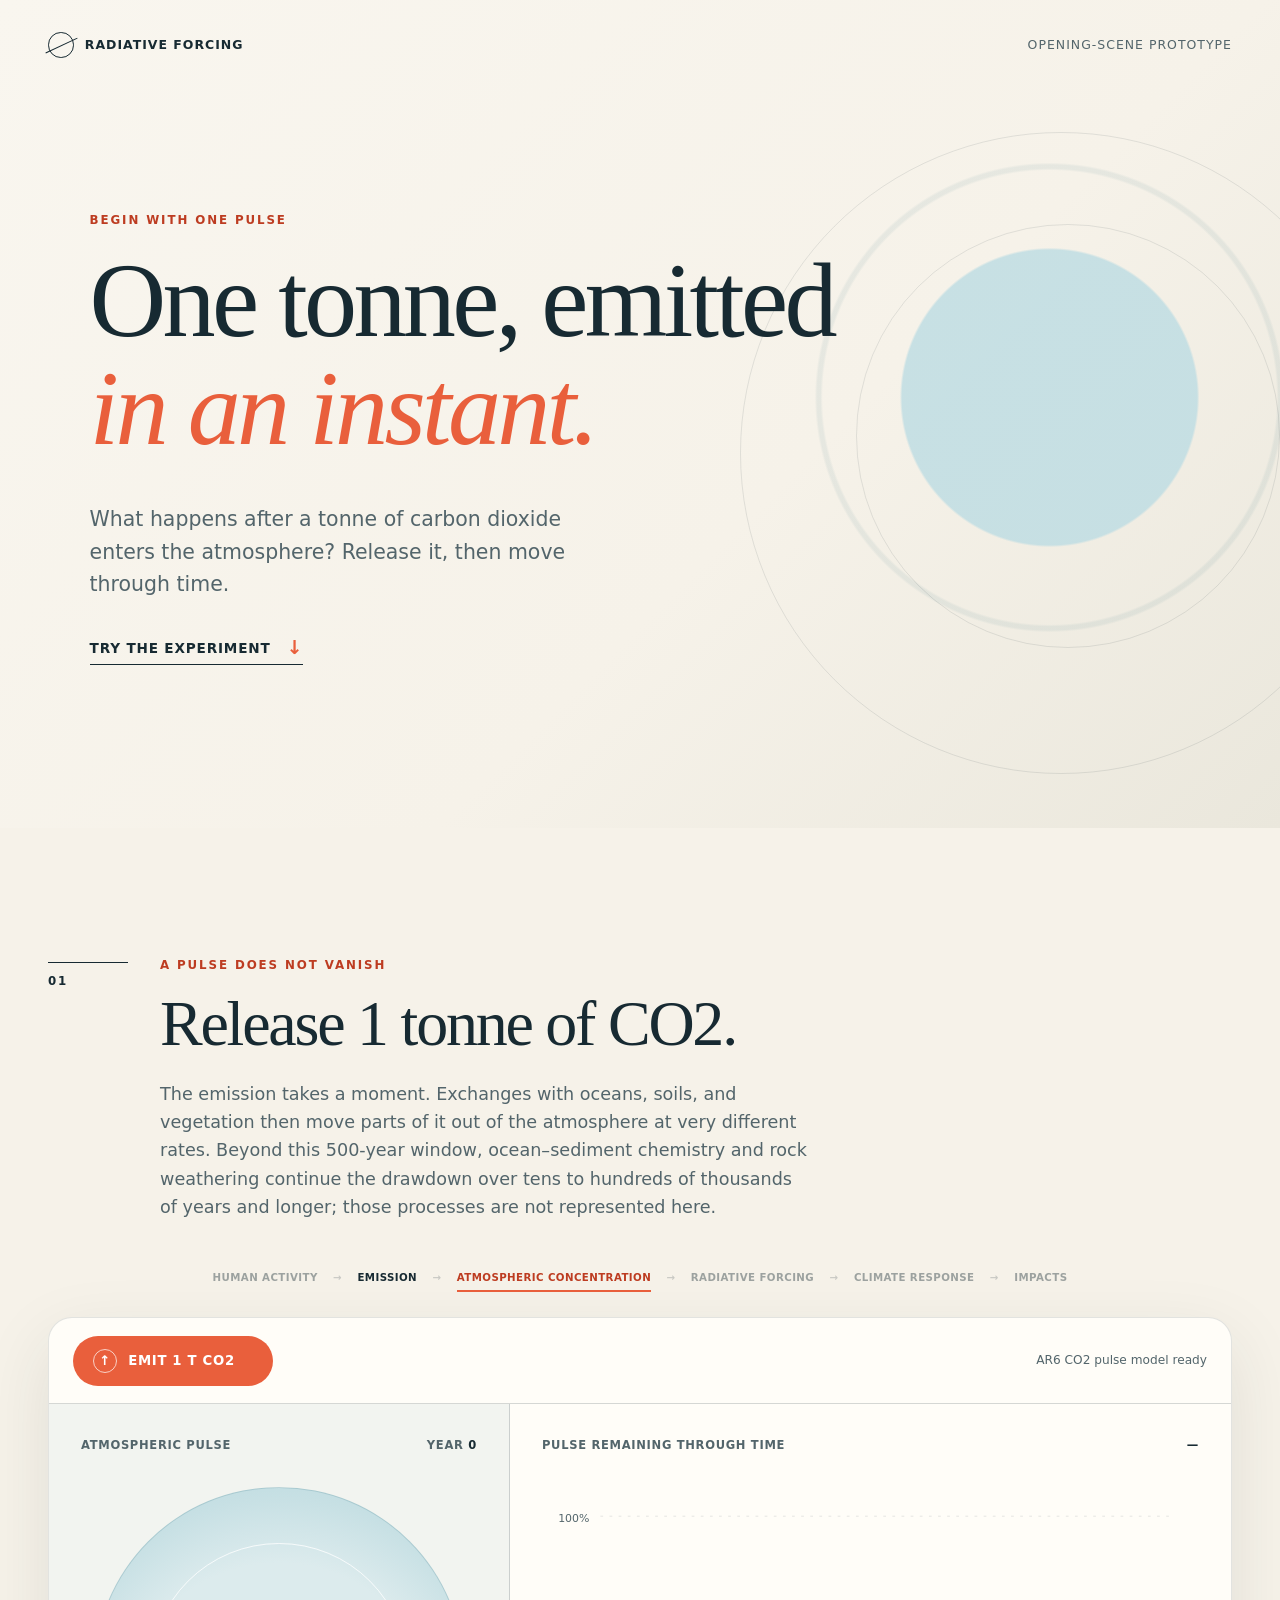
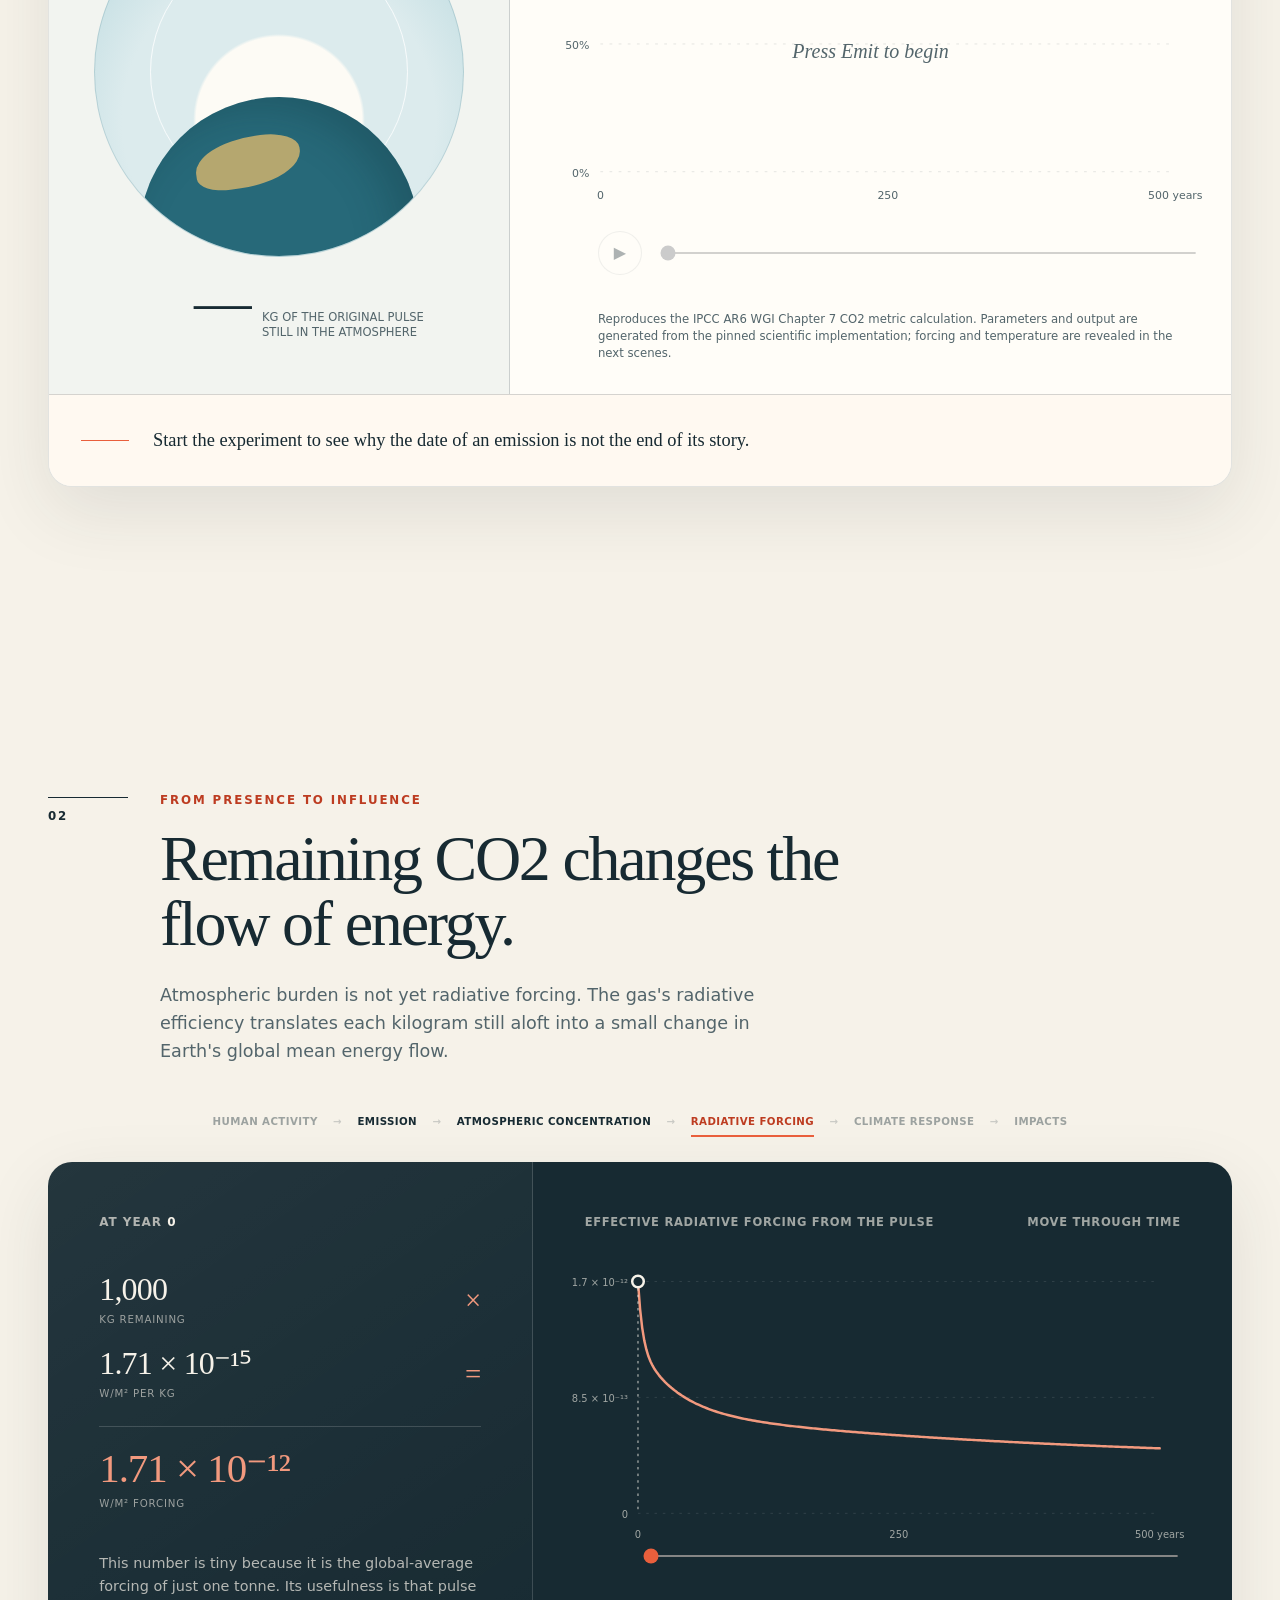
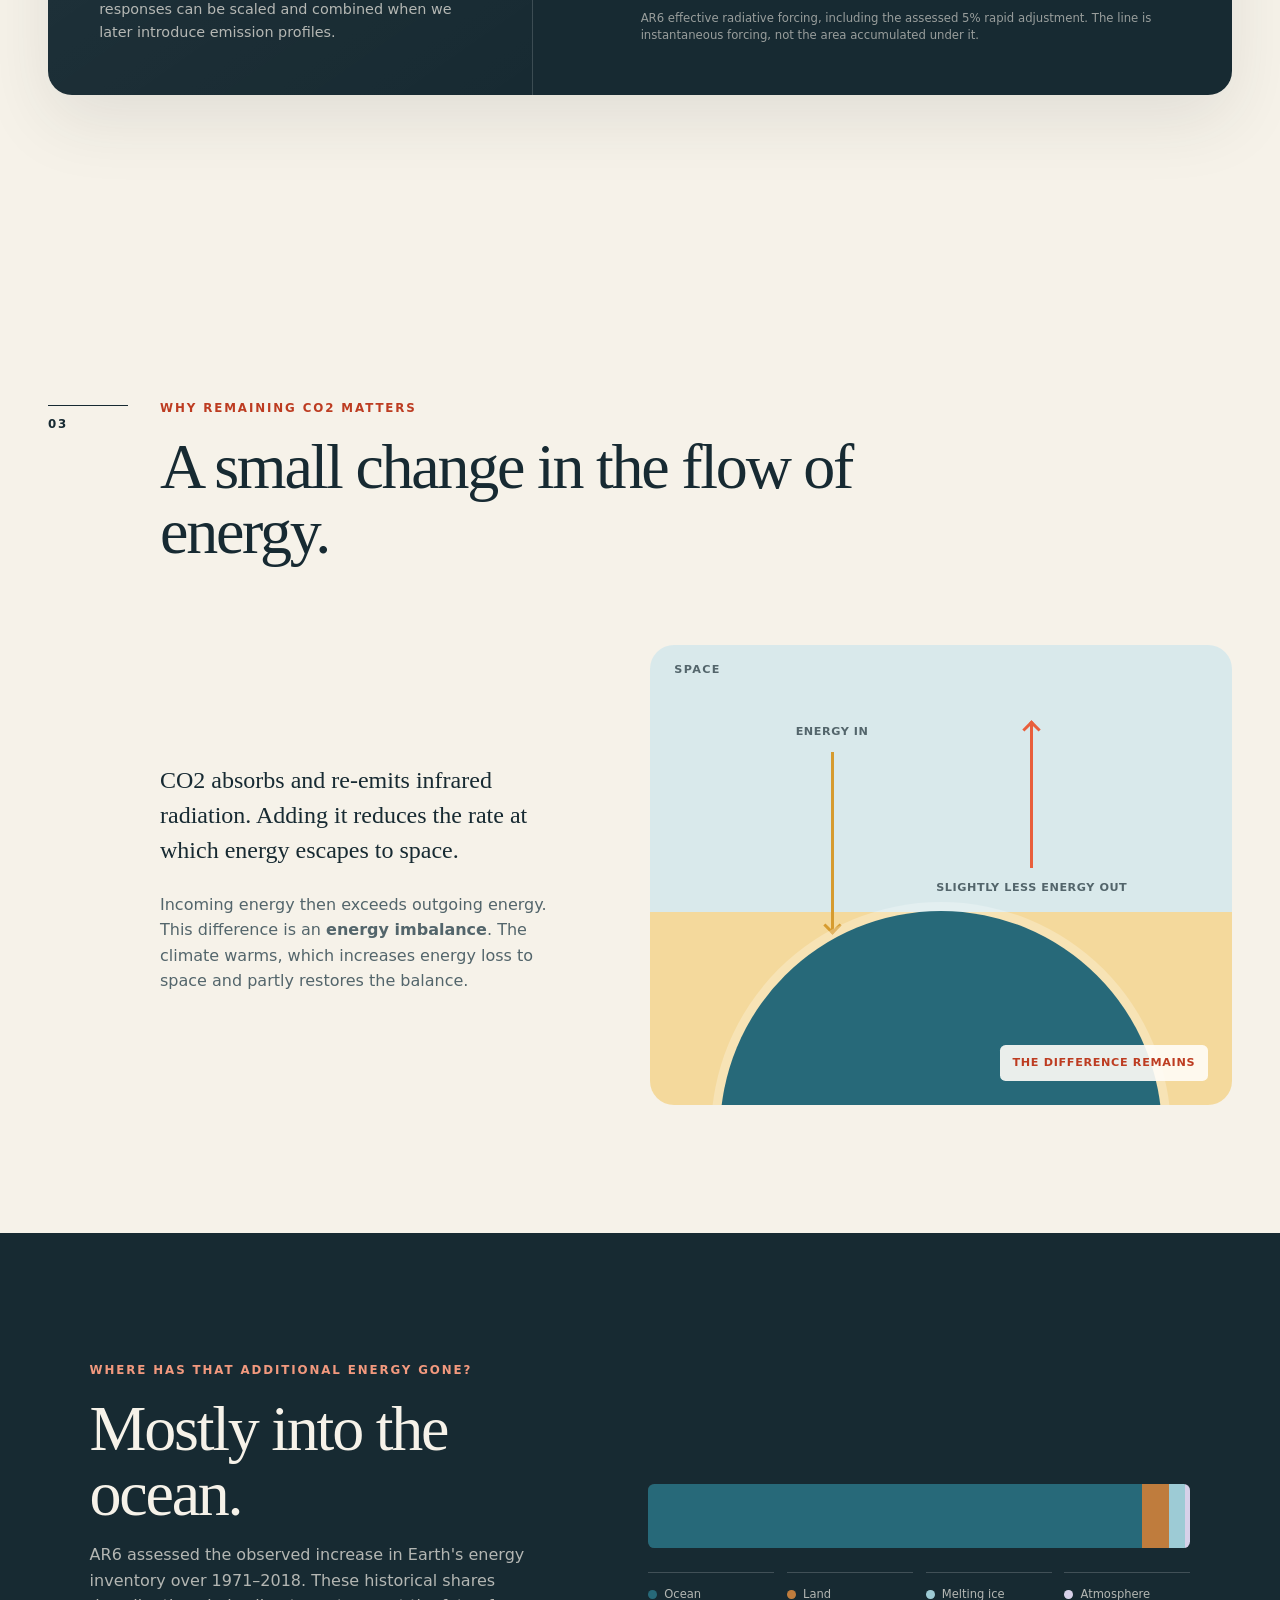
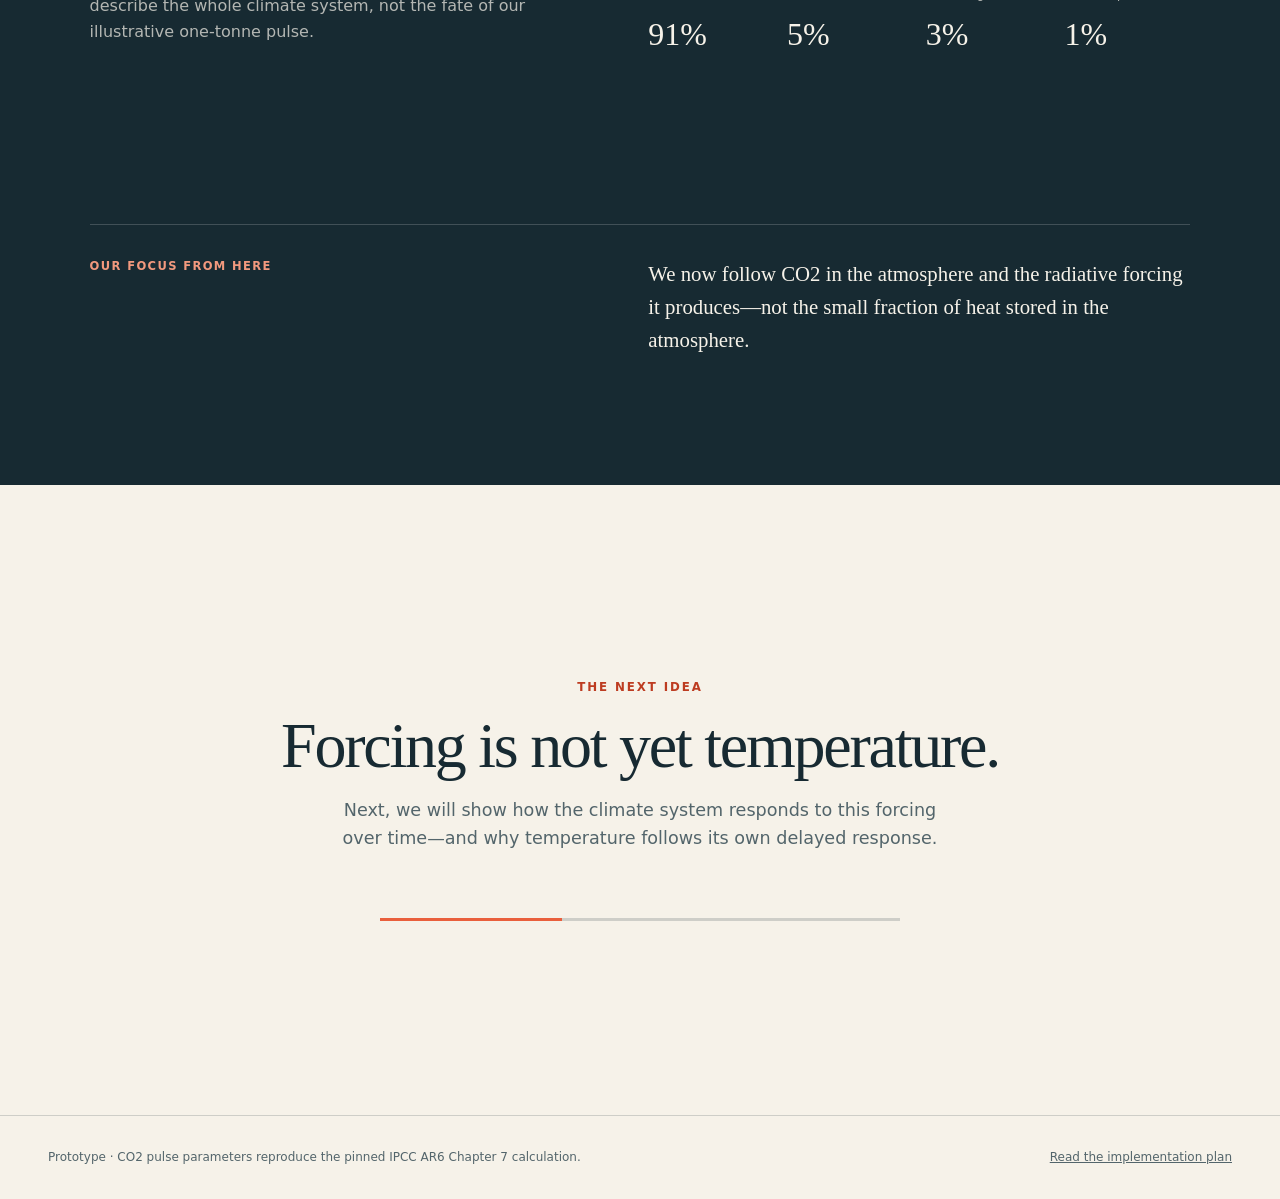
==== app/index.html @ 2d2a8d6b "phase 2 implemented: instant radiative forcing, using AR6 values and model" ====
<!doctype html>
<html lang="en">
  <head>
    <meta charset="utf-8" />
    <meta name="viewport" content="width=device-width, initial-scale=1" />
    <meta
      name="description"
      content="An interactive introduction to carbon dioxide persistence and radiative forcing."
    />
    <title>One tonne of CO2 | Radiative forcing</title>
    <link rel="icon" href="./favicon.svg" type="image/svg+xml" />
    <link rel="stylesheet" href="./styles.css" />
    <script type="module" src="./app.js"></script>
  </head>
  <body>
    <a class="skip-link" href="#experiment">Skip to the experiment</a>

    <header class="site-header">
      <a class="wordmark" href="#top" aria-label="Radiative forcing, back to top">
        <span class="wordmark-mark" aria-hidden="true"></span>
        Radiative forcing
      </a>
      <span class="prototype-label">Opening-scene prototype</span>
    </header>

    <main id="top">
      <section class="hero" aria-labelledby="page-title">
        <p class="eyebrow">Begin with one pulse</p>
        <h1 id="page-title">
          One tonne, emitted<br />
          <em>in an instant.</em>
        </h1>
        <p class="hero-copy">
          What happens after a tonne of carbon dioxide enters the atmosphere?
          Release it, then move through time.
        </p>
        <a class="down-cue" href="#experiment">
          Try the experiment
          <span aria-hidden="true">↓</span>
        </a>
      </section>

      <section class="experiment-section" id="experiment" aria-labelledby="experiment-title">
        <div class="section-intro">
          <p class="chapter-number">01</p>
          <div>
            <p class="eyebrow">A pulse does not vanish</p>
            <h2 id="experiment-title">Release 1 tonne of CO2.</h2>
            <p>
              The emission takes a moment. Exchanges with oceans, soils, and
              vegetation then move parts of it out of the atmosphere at very
              different rates. Beyond this 500-year window, ocean–sediment
              chemistry and rock weathering continue the drawdown over tens to
              hundreds of thousands of years and longer; those processes are
              not represented here.
            </p>
          </div>
        </div>

        <nav class="causal-chain" aria-label="Climate cause-and-effect chain">
          <span>Human activity</span>
          <i aria-hidden="true">→</i>
          <span class="understood">Emission</span>
          <i aria-hidden="true">→</i>
          <span class="current" aria-current="step">Atmospheric concentration</span>
          <i aria-hidden="true">→</i>
          <span>Radiative forcing</span>
          <i aria-hidden="true">→</i>
          <span>Climate response</span>
          <i aria-hidden="true">→</i>
          <span>Impacts</span>
        </nav>

        <div class="experiment-card" data-state="idle">
          <div class="experiment-toolbar">
            <button class="emit-button" id="emit-button" type="button" disabled>
              <span class="emit-icon" aria-hidden="true">↑</span>
              <span id="emit-label">Loading model…</span>
            </button>
            <button class="text-button" id="reset-button" type="button" hidden>
              Reset
            </button>
            <p class="model-status" id="model-status" role="status">Preparing the pulse response</p>
          </div>

          <div class="experiment-body">
            <div class="atmosphere-panel">
              <div class="panel-heading">
                <span>Atmospheric pulse</span>
                <span class="year-readout">Year <strong id="year-value">0</strong></span>
              </div>

              <div class="atmosphere" aria-hidden="true">
                <div class="atmosphere-glow"></div>
                <div class="earth-disc"></div>
                <div class="particle-field" id="particle-field"></div>
                <div class="pulse-arrow" id="pulse-arrow">
                  <span>1 t CO2</span>
                  <i></i>
                </div>
              </div>

              <div class="mass-readout" aria-live="polite">
                <strong id="mass-value">—</strong>
                <span>kg of the original pulse<br />still in the atmosphere</span>
              </div>
            </div>

            <div class="response-panel">
              <div class="panel-heading">
                <span>Pulse remaining through time</span>
                <span class="percent-readout" id="percent-value">—</span>
              </div>

              <div class="chart-wrap">
                <svg
                  id="response-chart"
                  class="response-chart"
                  viewBox="0 0 720 360"
                  role="img"
                  aria-labelledby="chart-title chart-description"
                >
                  <title id="chart-title">Fraction of a carbon dioxide pulse remaining over time</title>
                  <desc id="chart-description">
                    Before emission, no pulse is shown. Release one tonne and move the time control
                    to inspect how much remains in the atmosphere.
                  </desc>
                  <g class="chart-grid" aria-hidden="true">
                    <line x1="64" x2="694" y1="32" y2="32"></line>
                    <line x1="64" x2="694" y1="172" y2="172"></line>
                    <line x1="64" x2="694" y1="312" y2="312"></line>
                  </g>
                  <g class="chart-axis" aria-hidden="true">
                    <text x="52" y="38" text-anchor="end">100%</text>
                    <text x="52" y="178" text-anchor="end">50%</text>
                    <text x="52" y="318" text-anchor="end">0%</text>
                    <text x="64" y="342" text-anchor="middle">0</text>
                    <text x="379" y="342" text-anchor="middle">250</text>
                    <text x="694" y="342" text-anchor="middle">500 years</text>
                  </g>
                  <path class="response-line" id="response-line" aria-hidden="true"></path>
                  <line class="time-line" id="time-line" x1="64" x2="64" y1="32" y2="312"></line>
                  <circle class="time-point" id="time-point" cx="64" cy="32" r="7"></circle>
                </svg>
                <div class="chart-idle" id="chart-idle">Press Emit to begin</div>
              </div>

              <div class="time-controls">
                <button
                  class="play-button"
                  id="play-button"
                  type="button"
                  aria-label="Play time"
                  disabled
                >
                  <span aria-hidden="true">▶</span>
                </button>
                <label class="time-slider-label" for="time-slider">
                  <span class="visually-hidden">Years since emission</span>
                  <input
                    id="time-slider"
                    type="range"
                    min="0"
                    max="500"
                    step="1"
                    value="0"
                    disabled
                  />
                </label>
              </div>

              <p class="chart-note" id="model-note">
                Loading scientific provenance…
              </p>
            </div>
          </div>

          <div class="experiment-insight" id="experiment-insight" aria-live="polite">
            <span class="insight-rule" aria-hidden="true"></span>
            <p id="insight-copy">
              Start the experiment to see why the date of an emission is not the end of its story.
            </p>
          </div>
        </div>
      </section>

      <section class="forcing-section" id="forcing" aria-labelledby="forcing-title">
        <div class="section-intro">
          <p class="chapter-number">02</p>
          <div>
            <p class="eyebrow">From presence to influence</p>
            <h2 id="forcing-title">Remaining CO2 changes the flow of energy.</h2>
            <p>
              Atmospheric burden is not yet radiative forcing. The gas's
              radiative efficiency translates each kilogram still aloft into
              a small change in Earth's global mean energy flow.
            </p>
          </div>
        </div>

        <nav class="causal-chain" aria-label="Climate cause-and-effect chain">
          <span>Human activity</span><i aria-hidden="true">→</i>
          <span class="understood">Emission</span><i aria-hidden="true">→</i>
          <span class="understood">Atmospheric concentration</span><i aria-hidden="true">→</i>
          <span class="current" aria-current="step">Radiative forcing</span><i aria-hidden="true">→</i>
          <span>Climate response</span><i aria-hidden="true">→</i><span>Impacts</span>
        </nav>

        <div class="forcing-card">
          <div class="forcing-copy">
            <p class="forcing-kicker">At year <strong id="forcing-year-value">0</strong></p>
            <div class="forcing-equation" aria-live="polite">
              <div><strong id="forcing-mass-value">1,000</strong><span>kg remaining</span></div>
              <b aria-hidden="true">×</b>
              <div><strong id="forcing-coefficient-value">—</strong><span>W/m² per kg</span></div>
              <b aria-hidden="true">=</b>
              <div class="forcing-result"><strong id="forcing-value">—</strong><span>W/m² forcing</span></div>
            </div>
            <p>
              This number is tiny because it is the global-average forcing of
              just one tonne. Its usefulness is that pulse responses can be
              scaled and combined when we later introduce emission profiles.
            </p>
          </div>

          <div class="forcing-chart-panel">
            <div class="panel-heading"><span>Effective radiative forcing from the pulse</span><span>Move through time</span></div>
            <svg id="forcing-chart" class="forcing-chart" viewBox="0 0 720 360" role="img" aria-labelledby="forcing-chart-title forcing-chart-description">
              <title id="forcing-chart-title">Radiative forcing from a one-tonne carbon dioxide pulse over time</title>
              <desc id="forcing-chart-description">The forcing declines as less of the original pulse remains in the atmosphere.</desc>
              <g class="chart-grid" aria-hidden="true">
                <line x1="64" x2="694" y1="32" y2="32"></line><line x1="64" x2="694" y1="172" y2="172"></line><line x1="64" x2="694" y1="312" y2="312"></line>
              </g>
              <g class="chart-axis" aria-hidden="true">
                <text id="forcing-axis-top" x="52" y="38" text-anchor="end">—</text><text id="forcing-axis-middle" x="52" y="178" text-anchor="end">—</text><text x="52" y="318" text-anchor="end">0</text>
                <text x="64" y="342" text-anchor="middle">0</text><text x="379" y="342" text-anchor="middle">250</text><text x="694" y="342" text-anchor="middle">500 years</text>
              </g>
              <path class="forcing-line" id="forcing-line" aria-hidden="true"></path>
              <line class="forcing-time-line" id="forcing-time-line" x1="64" x2="64" y1="32" y2="312"></line>
              <circle class="forcing-time-point" id="forcing-time-point" cx="64" cy="32" r="7"></circle>
            </svg>
            <label class="forcing-slider-label" for="forcing-time-slider">
              <span class="visually-hidden">Years since emission in the forcing view</span>
              <input id="forcing-time-slider" type="range" min="0" max="500" step="1" value="0" disabled />
            </label>
            <p class="chart-note forcing-note">
              AR6 effective radiative forcing, including the assessed 5% rapid adjustment.
              The line is instantaneous forcing, not the area accumulated under it.
            </p>
          </div>
        </div>
      </section>

      <section class="explanation-section" aria-labelledby="imbalance-title">
        <div class="section-intro compact">
          <p class="chapter-number">03</p>
          <div>
            <p class="eyebrow">Why remaining CO2 matters</p>
            <h2 id="imbalance-title">A small change in the flow of energy.</h2>
          </div>
        </div>

        <div class="energy-grid">
          <div class="energy-copy">
            <p class="lead">
              CO2 absorbs and re-emits infrared radiation. Adding it reduces the
              rate at which energy escapes to space.
            </p>
            <p>
              Incoming energy then exceeds outgoing energy. This difference is
              an <strong>energy imbalance</strong>. The climate warms, which
              increases energy loss to space and partly restores the balance.
            </p>
          </div>

          <div class="energy-diagram" aria-label="Conceptual diagram of Earth's energy imbalance">
            <div class="space-label">Space</div>
            <div class="flow incoming">
              <span>energy in</span>
              <i aria-hidden="true"></i>
            </div>
            <div class="flow outgoing">
              <i aria-hidden="true"></i>
              <span>slightly less energy out</span>
            </div>
            <div class="energy-earth" aria-hidden="true"></div>
            <div class="imbalance-label">the difference remains</div>
          </div>
        </div>
      </section>

      <section class="destinations-section" aria-labelledby="destinations-title">
        <div class="destinations-copy">
          <p class="eyebrow">Where has that additional energy gone?</p>
          <h2 id="destinations-title">Mostly into the ocean.</h2>
          <p>
            AR6 assessed the observed increase in Earth's energy inventory over
            1971–2018. These historical shares describe the whole climate system,
            not the fate of our illustrative one-tonne pulse.
          </p>
        </div>

        <div class="shares" role="img" aria-label="Ocean 91 percent, land 5 percent, melting ice 3 percent, atmosphere 1 percent">
          <div class="shares-bar" aria-hidden="true">
            <span class="share ocean" style="--share: 91"></span>
            <span class="share land" style="--share: 5"></span>
            <span class="share ice" style="--share: 3"></span>
            <span class="share air" style="--share: 1"></span>
          </div>
          <dl class="shares-legend">
            <div><dt><i class="ocean"></i>Ocean</dt><dd>91%</dd></div>
            <div><dt><i class="land"></i>Land</dt><dd>5%</dd></div>
            <div><dt><i class="ice"></i>Melting ice</dt><dd>3%</dd></div>
            <div><dt><i class="air"></i>Atmosphere</dt><dd>1%</dd></div>
          </dl>
        </div>

        <aside class="focus-note">
          <span>Our focus from here</span>
          <p>
            We now follow CO2 in the atmosphere and the radiative forcing it
            produces—not the small fraction of heat stored in the atmosphere.
          </p>
        </aside>
      </section>

      <section class="next-section" aria-labelledby="next-title">
        <p class="eyebrow">The next idea</p>
        <h2 id="next-title">Forcing is not yet temperature.</h2>
        <p>
          Next, we will show how the climate system responds to this forcing
          over time—and why temperature follows its own delayed response.
        </p>
        <div class="next-line" aria-hidden="true"><span></span></div>
      </section>
    </main>

    <footer>
      <p>Prototype · CO2 pulse parameters reproduce the pinned IPCC AR6 Chapter 7 calculation.</p>
      <a href="../docs/implementation-plan.md">Read the implementation plan</a>
    </footer>
  </body>
</html>
---- app/styles.css ----
:root {
  color-scheme: light;
  --ink: #172a32;
  --ink-soft: #53656b;
  --paper: #f6f2e9;
  --paper-deep: #ece5d8;
  --white: #fffdf8;
  --accent: #e95f3c;
  --accent-dark: #bd3c21;
  --sky: #bfdde3;
  --ocean: #276979;
  --land: #bf7c3d;
  --ice: #9dcbd5;
  --air: #d7d1e9;
  --line: rgba(23, 42, 50, 0.18);
  --shadow: 0 24px 70px rgba(35, 45, 45, 0.1);
  font-family: Inter, ui-sans-serif, system-ui, -apple-system, BlinkMacSystemFont, "Segoe UI", sans-serif;
  font-synthesis: none;
}

* {
  box-sizing: border-box;
}

html {
  scroll-behavior: smooth;
}

html:has(:target) {
  scroll-behavior: auto;
}

:target {
  scroll-margin-top: 1.5rem;
}

body {
  margin: 0;
  overflow-x: hidden;
  color: var(--ink);
  background: var(--paper);
  line-height: 1.6;
}

button,
input {
  font: inherit;
}

button,
a {
  -webkit-tap-highlight-color: transparent;
}

a {
  color: inherit;
}

.skip-link {
  position: fixed;
  z-index: 100;
  top: 1rem;
  left: 1rem;
  padding: 0.65rem 1rem;
  background: var(--ink);
  color: white;
  transform: translateY(-180%);
}

.skip-link:focus {
  transform: translateY(0);
}

.site-header {
  position: absolute;
  z-index: 5;
  inset: 0 0 auto;
  display: flex;
  align-items: center;
  justify-content: space-between;
  max-width: 1280px;
  margin: auto;
  padding: 2rem 3rem;
  font-size: 0.78rem;
  letter-spacing: 0.08em;
  text-transform: uppercase;
}

.wordmark {
  display: inline-flex;
  gap: 0.7rem;
  align-items: center;
  font-weight: 750;
  text-decoration: none;
}

.wordmark-mark {
  width: 1.6rem;
  height: 1.6rem;
  border: 1.5px solid currentColor;
  border-radius: 50%;
  position: relative;
}

.wordmark-mark::after {
  content: "";
  position: absolute;
  top: 50%;
  left: -0.3rem;
  width: 2.2rem;
  height: 1px;
  background: currentColor;
  transform: rotate(-25deg);
}

.prototype-label {
  color: var(--ink-soft);
}

.hero {
  min-height: 92vh;
  display: grid;
  align-content: center;
  justify-items: start;
  position: relative;
  overflow: hidden;
  padding: 9rem max(7vw, calc((100vw - 1180px) / 2)) 6rem;
  background:
    radial-gradient(circle at 82% 48%, rgba(191, 221, 227, 0.85) 0 13%, transparent 13.2%),
    radial-gradient(circle at 82% 48%, transparent 0 20%, rgba(39, 105, 121, 0.08) 20.2% 20.5%, transparent 20.7%),
    linear-gradient(135deg, #f9f6ef 0%, var(--paper) 60%, #eae7dc 100%);
}

.hero::before,
.hero::after {
  content: "";
  position: absolute;
  border: 1px solid rgba(23, 42, 50, 0.1);
  border-radius: 50%;
  pointer-events: none;
}

.hero::before {
  width: min(50vw, 680px);
  height: min(50vw, 680px);
  right: -8vw;
  top: 16%;
}

.hero::after {
  width: min(33vw, 440px);
  height: min(33vw, 440px);
  right: 0;
  top: 27%;
}

.eyebrow {
  margin: 0 0 1rem;
  color: var(--accent-dark);
  font-size: 0.74rem;
  font-weight: 800;
  letter-spacing: 0.16em;
  text-transform: uppercase;
}

h1,
h2 {
  margin: 0;
  font-family: Georgia, "Times New Roman", serif;
  font-weight: 400;
  letter-spacing: -0.035em;
  line-height: 1.02;
}

h1 {
  width: min(900px, 100%);
  font-size: clamp(3.8rem, 8.3vw, 8.6rem);
}

h1 em {
  color: var(--accent);
  font-weight: 400;
}

h2 {
  max-width: 780px;
  font-size: clamp(2.35rem, 5vw, 4.9rem);
}

.hero-copy {
  width: min(540px, 100%);
  margin: 2.5rem 0 2rem;
  color: var(--ink-soft);
  font-size: clamp(1.05rem, 1.6vw, 1.3rem);
}

.down-cue {
  display: inline-flex;
  align-items: center;
  gap: 1rem;
  border-bottom: 1px solid currentColor;
  font-size: 0.85rem;
  font-weight: 750;
  letter-spacing: 0.06em;
  text-decoration: none;
  text-transform: uppercase;
}

.down-cue span {
  color: var(--accent);
  font-size: 1.2rem;
}

.experiment-section,
.forcing-section,
.explanation-section,
.destinations-section,
.next-section {
  max-width: 1280px;
  margin: 0 auto;
  padding: 8rem 3rem;
}

.section-intro {
  display: grid;
  grid-template-columns: 5rem minmax(0, 1fr);
  gap: 2rem;
  margin-bottom: 4rem;
}

.section-intro > div > p:last-child {
  max-width: 650px;
  margin: 1.5rem 0 0;
  color: var(--ink-soft);
  font-size: 1.1rem;
}

.chapter-number {
  margin: 0.35rem 0 0;
  padding-top: 0.6rem;
  border-top: 1px solid var(--ink);
  font-size: 0.74rem;
  font-weight: 800;
  letter-spacing: 0.15em;
}

.causal-chain {
  display: flex;
  align-items: center;
  justify-content: center;
  gap: clamp(0.45rem, 1.2vw, 1rem);
  margin: -1rem 0 2rem;
  color: rgba(23, 42, 50, 0.4);
  font-size: clamp(0.59rem, 0.8vw, 0.7rem);
  font-weight: 750;
  letter-spacing: 0.04em;
  text-align: center;
  text-transform: uppercase;
}

.causal-chain i {
  color: rgba(23, 42, 50, 0.2);
  font-style: normal;
}

.causal-chain .understood {
  color: var(--ink);
}

.causal-chain .current {
  position: relative;
  color: var(--accent-dark);
}

.causal-chain .current::after {
  content: "";
  position: absolute;
  right: 0;
  bottom: -0.45rem;
  left: 0;
  height: 2px;
  background: var(--accent);
}

.experiment-card {
  overflow: hidden;
  border: 1px solid rgba(23, 42, 50, 0.12);
  border-radius: 1.5rem;
  background: var(--white);
  box-shadow: var(--shadow);
}

.experiment-toolbar {
  min-height: 86px;
  display: flex;
  align-items: center;
  gap: 1.2rem;
  padding: 1rem 1.5rem;
  border-bottom: 1px solid var(--line);
}

.emit-button {
  display: inline-flex;
  align-items: center;
  gap: 0.7rem;
  min-width: 12.5rem;
  border: 0;
  border-radius: 999px;
  padding: 0.8rem 1.25rem;
  background: var(--accent);
  color: white;
  cursor: pointer;
  font-size: 0.83rem;
  font-weight: 800;
  letter-spacing: 0.05em;
  text-transform: uppercase;
  transition: background 160ms ease, transform 160ms ease;
}

.emit-button:hover:not(:disabled) {
  background: var(--accent-dark);
  transform: translateY(-1px);
}

.emit-button:disabled {
  cursor: wait;
  opacity: 0.55;
}

.emit-button:focus-visible,
.text-button:focus-visible,
.play-button:focus-visible,
input:focus-visible,
a:focus-visible {
  outline: 3px solid rgba(233, 95, 60, 0.38);
  outline-offset: 4px;
}

.emit-icon {
  display: grid;
  place-items: center;
  width: 1.5rem;
  height: 1.5rem;
  border: 1px solid rgba(255, 255, 255, 0.7);
  border-radius: 50%;
}

.text-button {
  border: 0;
  border-bottom: 1px solid currentColor;
  padding: 0.2rem 0;
  background: none;
  color: var(--ink-soft);
  cursor: pointer;
  font-size: 0.78rem;
  font-weight: 700;
  text-transform: uppercase;
}

.model-status {
  margin: 0 0 0 auto;
  color: var(--ink-soft);
  font-size: 0.76rem;
}

.experiment-body {
  display: grid;
  grid-template-columns: minmax(280px, 0.78fr) minmax(480px, 1.22fr);
  min-height: 590px;
}

.atmosphere-panel,
.response-panel {
  padding: 2rem;
}

.atmosphere-panel {
  border-right: 1px solid var(--line);
  background: #f2f4f0;
}

.panel-heading {
  display: flex;
  justify-content: space-between;
  gap: 1rem;
  color: var(--ink-soft);
  font-size: 0.72rem;
  font-weight: 750;
  letter-spacing: 0.06em;
  text-transform: uppercase;
}

.year-readout strong,
.percent-readout {
  color: var(--ink);
}

.atmosphere {
  position: relative;
  width: min(100%, 370px);
  aspect-ratio: 1;
  margin: 2rem auto 1rem;
  overflow: hidden;
  border: 1px solid rgba(39, 105, 121, 0.18);
  border-radius: 50%;
  background: radial-gradient(circle at 50% 63%, #fdfbf5 0 28%, #dcebed 29% 53%, #c7e0e4 75%, #b4d6dd 100%);
}

.atmosphere-glow {
  position: absolute;
  inset: 15%;
  border: 1px solid rgba(255, 255, 255, 0.8);
  border-radius: 50%;
}

.earth-disc {
  position: absolute;
  bottom: -33%;
  left: 12%;
  width: 76%;
  height: 76%;
  border-radius: 50%;
  background: var(--ocean);
  box-shadow: inset -20px 8px 40px rgba(14, 45, 54, 0.28);
}

.earth-disc::after {
  content: "";
  position: absolute;
  top: 14%;
  left: 20%;
  width: 38%;
  height: 18%;
  border-radius: 60% 35% 60% 30%;
  background: #b5a76f;
  transform: rotate(-8deg);
}

.particle-field {
  position: absolute;
  inset: 0;
}

.particle {
  position: absolute;
  width: 5px;
  height: 5px;
  border-radius: 50%;
  background: var(--accent);
  box-shadow: 0 0 0 2px rgba(233, 95, 60, 0.08);
  opacity: 0;
  transform: scale(0.2);
  transition: opacity 400ms ease, transform 400ms ease;
}

.particle.visible {
  opacity: 0.82;
  transform: scale(1);
}

.pulse-arrow {
  position: absolute;
  z-index: 4;
  top: 5%;
  left: 50%;
  display: grid;
  justify-items: center;
  color: var(--accent-dark);
  font-size: 0.72rem;
  font-weight: 800;
  letter-spacing: 0.05em;
  opacity: 0;
  transform: translate(-50%, -45px);
}

.pulse-arrow i {
  width: 1px;
  height: 60px;
  margin-top: 0.5rem;
  background: var(--accent);
  position: relative;
}

.pulse-arrow i::after {
  content: "";
  position: absolute;
  bottom: 0;
  left: -4px;
  width: 7px;
  height: 7px;
  border-right: 1px solid var(--accent);
  border-bottom: 1px solid var(--accent);
  transform: rotate(45deg);
}

.experiment-card.just-emitted .pulse-arrow {
  animation: emit-pulse 1.2s ease-out both;
}

@keyframes emit-pulse {
  0% { opacity: 0; transform: translate(-50%, -55px); }
  20% { opacity: 1; }
  75% { opacity: 1; transform: translate(-50%, 18px); }
  100% { opacity: 0; transform: translate(-50%, 30px); }
}

.mass-readout {
  display: flex;
  align-items: baseline;
  justify-content: center;
  gap: 0.8rem;
  text-align: left;
}

.mass-readout strong {
  min-width: 4ch;
  font-family: Georgia, "Times New Roman", serif;
  font-size: clamp(2.4rem, 4.5vw, 4rem);
  font-weight: 400;
  letter-spacing: -0.04em;
  line-height: 1;
  text-align: right;
}

.mass-readout span {
  color: var(--ink-soft);
  font-size: 0.72rem;
  line-height: 1.3;
  text-transform: uppercase;
}

.response-panel {
  display: flex;
  flex-direction: column;
}

.chart-wrap {
  position: relative;
  margin-top: 2rem;
}

.response-chart {
  display: block;
  width: 100%;
  height: auto;
  overflow: visible;
}

.chart-grid line {
  stroke: rgba(23, 42, 50, 0.12);
  stroke-dasharray: 3 7;
}

.chart-axis text {
  fill: var(--ink-soft);
  font-family: Inter, ui-sans-serif, system-ui, sans-serif;
  font-size: 12px;
}

.response-line {
  fill: none;
  stroke: var(--accent);
  stroke-linecap: round;
  stroke-linejoin: round;
  stroke-width: 3;
  opacity: 0;
  transition: opacity 300ms ease;
}

.time-line {
  stroke: var(--ink);
  stroke-dasharray: 3 5;
  opacity: 0;
}

.time-point {
  fill: var(--white);
  stroke: var(--ink);
  stroke-width: 3;
  opacity: 0;
}

.experiment-card[data-state="active"] .response-line,
.experiment-card[data-state="paused"] .response-line,
.experiment-card[data-state="active"] .time-line,
.experiment-card[data-state="paused"] .time-line,
.experiment-card[data-state="active"] .time-point,
.experiment-card[data-state="paused"] .time-point {
  opacity: 1;
}

.chart-idle {
  position: absolute;
  inset: 0;
  display: grid;
  place-items: center;
  color: var(--ink-soft);
  font-family: Georgia, "Times New Roman", serif;
  font-size: 1.25rem;
  font-style: italic;
  transition: opacity 200ms ease;
}

.experiment-card:not([data-state="idle"]) .chart-idle {
  opacity: 0;
  pointer-events: none;
}

.time-controls {
  display: grid;
  grid-template-columns: 2.75rem 1fr;
  align-items: center;
  gap: 1rem;
  margin: 1rem 0 0 3.5rem;
}

.play-button {
  width: 2.75rem;
  height: 2.75rem;
  border: 1px solid var(--line);
  border-radius: 50%;
  background: var(--white);
  color: var(--ink);
  cursor: pointer;
}

.play-button:disabled {
  cursor: default;
  opacity: 0.35;
}

.time-slider-label {
  display: flex;
}

input[type="range"] {
  width: 100%;
  height: 2px;
  accent-color: var(--accent);
  cursor: ew-resize;
}

.chart-note {
  max-width: 600px;
  margin: auto 0 0 3.5rem;
  padding-top: 2rem;
  color: var(--ink-soft);
  font-size: 0.73rem;
  line-height: 1.45;
}

.experiment-insight {
  min-height: 92px;
  display: grid;
  grid-template-columns: 3rem minmax(0, 1fr);
  align-items: center;
  gap: 1.5rem;
  padding: 1.5rem 2rem;
  border-top: 1px solid var(--line);
  background: #fff9f1;
}

.insight-rule {
  width: 3rem;
  height: 1px;
  background: var(--accent);
}

.experiment-insight p {
  max-width: 780px;
  margin: 0;
  font-family: Georgia, "Times New Roman", serif;
  font-size: 1.15rem;
}

.forcing-section {
  padding-top: 11rem;
}

.forcing-card {
  display: grid;
  grid-template-columns: minmax(300px, 0.82fr) minmax(480px, 1.18fr);
  overflow: hidden;
  border-radius: 1.5rem;
  background: var(--ink);
  color: var(--paper);
  box-shadow: var(--shadow);
}

.forcing-copy,
.forcing-chart-panel {
  padding: clamp(2rem, 4vw, 3.5rem);
}

.forcing-copy {
  border-right: 1px solid rgba(255, 255, 255, 0.14);
  background: linear-gradient(145deg, rgba(255, 255, 255, 0.055), transparent);
}

.forcing-copy > p:last-child {
  margin: 2.5rem 0 0;
  color: rgba(246, 242, 233, 0.7);
  font-size: 0.9rem;
}

.forcing-kicker {
  margin: 0 0 2.5rem;
  color: rgba(246, 242, 233, 0.68);
  font-size: 0.75rem;
  font-weight: 750;
  letter-spacing: 0.08em;
  text-transform: uppercase;
}

.forcing-kicker strong {
  color: var(--paper);
}

.forcing-equation {
  display: grid;
  grid-template-columns: minmax(0, 1fr) auto;
  gap: 1.15rem 0.8rem;
  align-items: center;
}

.forcing-equation div {
  display: grid;
  gap: 0.25rem;
}

.forcing-equation b {
  color: #f2997e;
  font-family: Georgia, "Times New Roman", serif;
  font-size: 1.8rem;
  font-weight: 400;
}

.forcing-equation strong {
  font-family: Georgia, "Times New Roman", serif;
  font-size: clamp(1.5rem, 2.5vw, 2.35rem);
  font-weight: 400;
  letter-spacing: -0.025em;
  line-height: 1.1;
}

.forcing-equation span {
  color: rgba(246, 242, 233, 0.58);
  font-size: 0.64rem;
  letter-spacing: 0.08em;
  text-transform: uppercase;
}

.forcing-equation .forcing-result {
  grid-column: 1 / -1;
  margin-top: 0.4rem;
  padding-top: 1.2rem;
  border-top: 1px solid rgba(255, 255, 255, 0.16);
}

.forcing-result strong {
  color: #f2997e;
  font-size: clamp(2rem, 3.2vw, 3.25rem);
}

.forcing-chart-panel {
  display: flex;
  flex-direction: column;
  min-width: 0;
}

.forcing-chart-panel .panel-heading,
.forcing-chart-panel .chart-axis text {
  color: rgba(246, 242, 233, 0.62);
  fill: rgba(246, 242, 233, 0.62);
}

.forcing-chart {
  display: block;
  width: 100%;
  height: auto;
  margin-top: 1.5rem;
  overflow: visible;
}

.forcing-chart .chart-grid line {
  stroke: rgba(255, 255, 255, 0.13);
}

.forcing-line {
  fill: none;
  stroke: #f2997e;
  stroke-linecap: round;
  stroke-linejoin: round;
  stroke-width: 3;
}

.forcing-time-line {
  stroke: var(--paper);
  stroke-dasharray: 3 5;
}

.forcing-time-point {
  fill: var(--ink);
  stroke: var(--paper);
  stroke-width: 3;
}

.forcing-slider-label {
  display: flex;
  margin: 0 0 0 3.5rem;
}

.forcing-note {
  margin-left: 3.5rem;
  color: rgba(246, 242, 233, 0.58);
}

.explanation-section {
  padding-top: 11rem;
}

.section-intro.compact {
  margin-bottom: 5rem;
}

.energy-grid {
  display: grid;
  grid-template-columns: 0.8fr 1.2fr;
  gap: clamp(3rem, 8vw, 8rem);
  align-items: center;
  padding-left: 7rem;
}

.energy-copy {
  max-width: 480px;
  color: var(--ink-soft);
}

.energy-copy .lead {
  color: var(--ink);
  font-family: Georgia, "Times New Roman", serif;
  font-size: 1.5rem;
  line-height: 1.45;
}

.energy-diagram {
  position: relative;
  min-height: 460px;
  overflow: hidden;
  border-radius: 1.5rem;
  background: linear-gradient(#d9e9eb 0 58%, #f4d99c 58% 100%);
}

.space-label {
  position: absolute;
  top: 1rem;
  left: 1.5rem;
  color: var(--ink-soft);
  font-size: 0.7rem;
  font-weight: 750;
  letter-spacing: 0.12em;
  text-transform: uppercase;
}

.energy-earth {
  position: absolute;
  bottom: -54%;
  left: 12%;
  width: 76%;
  aspect-ratio: 1;
  border-radius: 50%;
  background: var(--ocean);
  box-shadow: 0 0 0 9px rgba(255, 255, 255, 0.25);
}

.flow {
  position: absolute;
  top: 17%;
  display: grid;
  justify-items: center;
  gap: 0.7rem;
  color: var(--ink-soft);
  font-size: 0.7rem;
  font-weight: 750;
  letter-spacing: 0.05em;
  text-align: center;
  text-transform: uppercase;
}

.flow i {
  display: block;
  width: 3px;
  height: 180px;
  position: relative;
}

.incoming {
  left: 25%;
}

.incoming i {
  background: #d69b2f;
}

.incoming i::after,
.outgoing i::before {
  content: "";
  position: absolute;
  left: -5px;
  width: 10px;
  height: 10px;
  border-right: 3px solid currentColor;
  border-bottom: 3px solid currentColor;
}

.incoming i::after {
  bottom: 0;
  color: #d69b2f;
  transform: rotate(45deg);
}

.outgoing {
  right: 18%;
}

.outgoing i {
  height: 145px;
  background: var(--accent);
}

.outgoing i::before {
  top: 0;
  color: var(--accent);
  transform: rotate(225deg);
}

.imbalance-label {
  position: absolute;
  right: 1.5rem;
  bottom: 1.5rem;
  padding: 0.55rem 0.8rem;
  border-radius: 0.35rem;
  background: rgba(255, 253, 248, 0.9);
  color: var(--accent-dark);
  font-size: 0.7rem;
  font-weight: 800;
  letter-spacing: 0.06em;
  text-transform: uppercase;
}

.destinations-section {
  display: grid;
  grid-template-columns: 0.9fr 1.1fr;
  gap: clamp(4rem, 9vw, 9rem);
  align-items: end;
  max-width: none;
  padding-right: max(7vw, calc((100vw - 1180px) / 2));
  padding-left: max(7vw, calc((100vw - 1180px) / 2));
  background: var(--ink);
  color: var(--paper);
}

.destinations-copy p:not(.eyebrow) {
  max-width: 520px;
  color: rgba(246, 242, 233, 0.7);
}

.destinations-copy .eyebrow {
  color: #f2997e;
}

.shares-bar {
  display: flex;
  width: 100%;
  height: 4rem;
  overflow: hidden;
  border-radius: 0.4rem;
  background: rgba(255, 255, 255, 0.08);
}

.share {
  flex: var(--share);
  min-width: 4px;
}

.ocean { background: var(--ocean); }
.land { background: var(--land); }
.ice { background: var(--ice); }
.air { background: var(--air); }

.shares-legend {
  display: grid;
  grid-template-columns: repeat(4, 1fr);
  gap: 0.8rem;
  margin: 1.5rem 0 0;
}

.shares-legend div {
  padding-top: 0.8rem;
  border-top: 1px solid rgba(255, 255, 255, 0.18);
}

.shares-legend dt {
  display: flex;
  align-items: center;
  gap: 0.45rem;
  color: rgba(246, 242, 233, 0.7);
  font-size: 0.72rem;
}

.shares-legend dt i {
  width: 0.55rem;
  height: 0.55rem;
  border-radius: 50%;
}

.shares-legend dd {
  margin: 0.35rem 0 0;
  font-family: Georgia, "Times New Roman", serif;
  font-size: 2rem;
}

.focus-note {
  grid-column: 1 / -1;
  display: grid;
  grid-template-columns: 0.9fr 1.1fr;
  gap: clamp(4rem, 9vw, 9rem);
  margin-top: 3rem;
  padding-top: 2rem;
  border-top: 1px solid rgba(255, 255, 255, 0.18);
}

.focus-note span {
  color: #f2997e;
  font-size: 0.72rem;
  font-weight: 800;
  letter-spacing: 0.12em;
  text-transform: uppercase;
}

.focus-note p {
  max-width: 640px;
  margin: 0;
  font-family: Georgia, "Times New Roman", serif;
  font-size: 1.3rem;
}

.next-section {
  min-height: 70vh;
  display: grid;
  align-content: center;
  justify-items: center;
  text-align: center;
}

.next-section p:not(.eyebrow) {
  max-width: 600px;
  color: var(--ink-soft);
  font-size: 1.1rem;
}

.next-line {
  width: min(520px, 70vw);
  height: 3px;
  margin-top: 3rem;
  overflow: hidden;
  background: var(--line);
}

.next-line span {
  display: block;
  width: 35%;
  height: 100%;
  background: var(--accent);
}

footer {
  display: flex;
  justify-content: space-between;
  gap: 2rem;
  padding: 2rem 3rem;
  border-top: 1px solid var(--line);
  color: var(--ink-soft);
  font-size: 0.75rem;
}

footer p {
  margin: 0;
}

.visually-hidden {
  position: absolute !important;
  width: 1px !important;
  height: 1px !important;
  padding: 0 !important;
  margin: -1px !important;
  overflow: hidden !important;
  clip: rect(0, 0, 0, 0) !important;
  white-space: nowrap !important;
  border: 0 !important;
}

@media (max-width: 900px) {
  .site-header {
    padding: 1.5rem;
  }

  .prototype-label {
    display: none;
  }

  .hero {
    min-height: 82vh;
    padding: 8rem 1.5rem 5rem;
  }

  .hero::before,
  .hero::after {
    opacity: 0.45;
  }

  .experiment-section,
  .forcing-section,
  .explanation-section,
  .destinations-section,
  .next-section {
    padding: 6rem 1.5rem;
  }

  .experiment-body,
  .forcing-card,
  .energy-grid,
  .destinations-section {
    grid-template-columns: 1fr;
  }

  .atmosphere-panel {
    border-right: 0;
    border-bottom: 1px solid var(--line);
  }

  .forcing-copy {
    border-right: 0;
    border-bottom: 1px solid rgba(255, 255, 255, 0.14);
  }

  .energy-grid {
    padding-left: 0;
  }

  .focus-note {
    grid-template-columns: 1fr;
    gap: 1rem;
  }
}

@media (max-width: 620px) {
  h1 {
    font-size: clamp(3.15rem, 14vw, 4.4rem);
  }

  .section-intro {
    grid-template-columns: 2.5rem minmax(0, 1fr);
    gap: 1rem;
  }

  .causal-chain {
    justify-content: flex-start;
    margin-top: -0.5rem;
    padding: 0 0 0.8rem;
    overflow-x: auto;
    scrollbar-width: thin;
  }

  .causal-chain span {
    flex: 0 0 auto;
  }

  .experiment-toolbar {
    flex-wrap: wrap;
  }

  .model-status {
    width: 100%;
    margin-left: 0;
  }

  .atmosphere-panel,
  .response-panel {
    padding: 1.25rem;
  }

  .time-controls,
  .chart-note,
  .forcing-slider-label {
    margin-left: 0;
  }

  .shares-legend {
    grid-template-columns: repeat(2, 1fr);
  }

  footer {
    flex-direction: column;
    padding: 1.5rem;
  }
}

@media (prefers-reduced-motion: reduce) {
  html {
    scroll-behavior: auto;
  }

  *,
  *::before,
  *::after {
    scroll-behavior: auto !important;
    animation-duration: 0.01ms !important;
    animation-iteration-count: 1 !important;
    transition-duration: 0.01ms !important;
  }
}
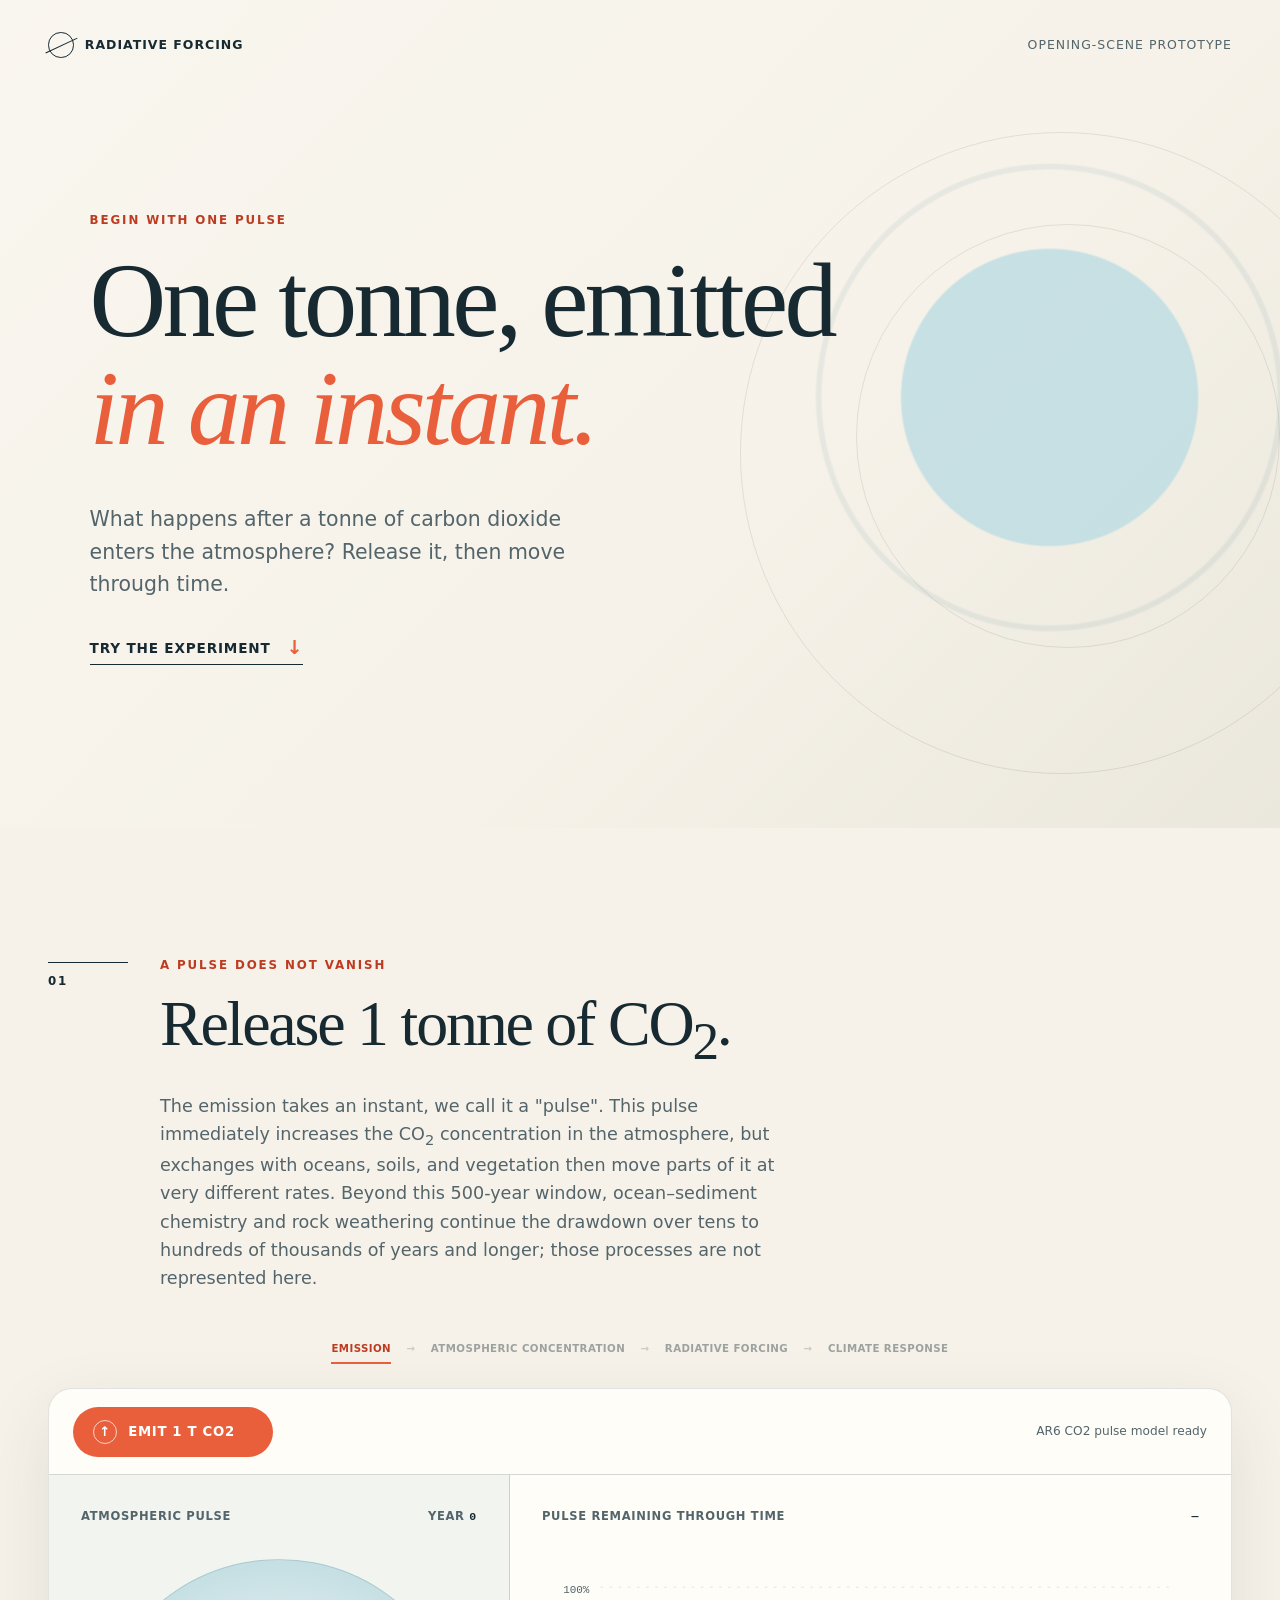
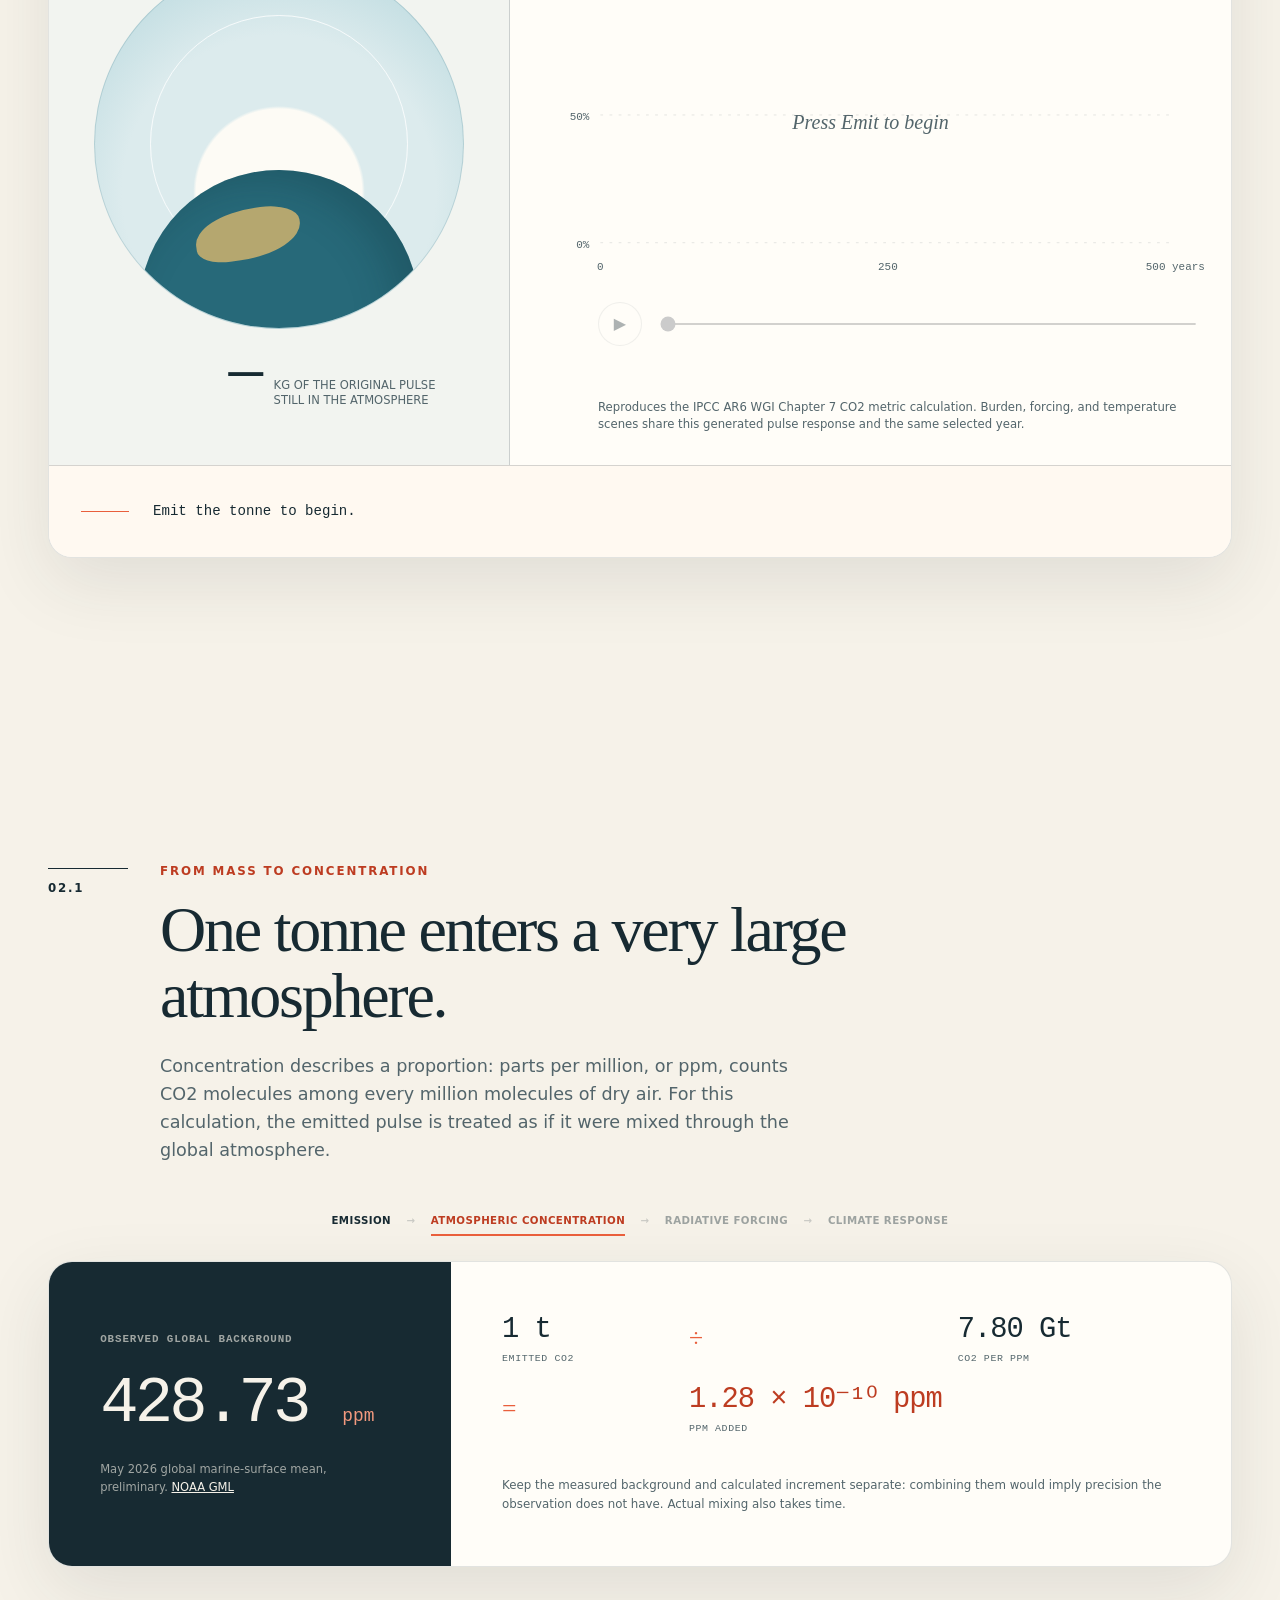
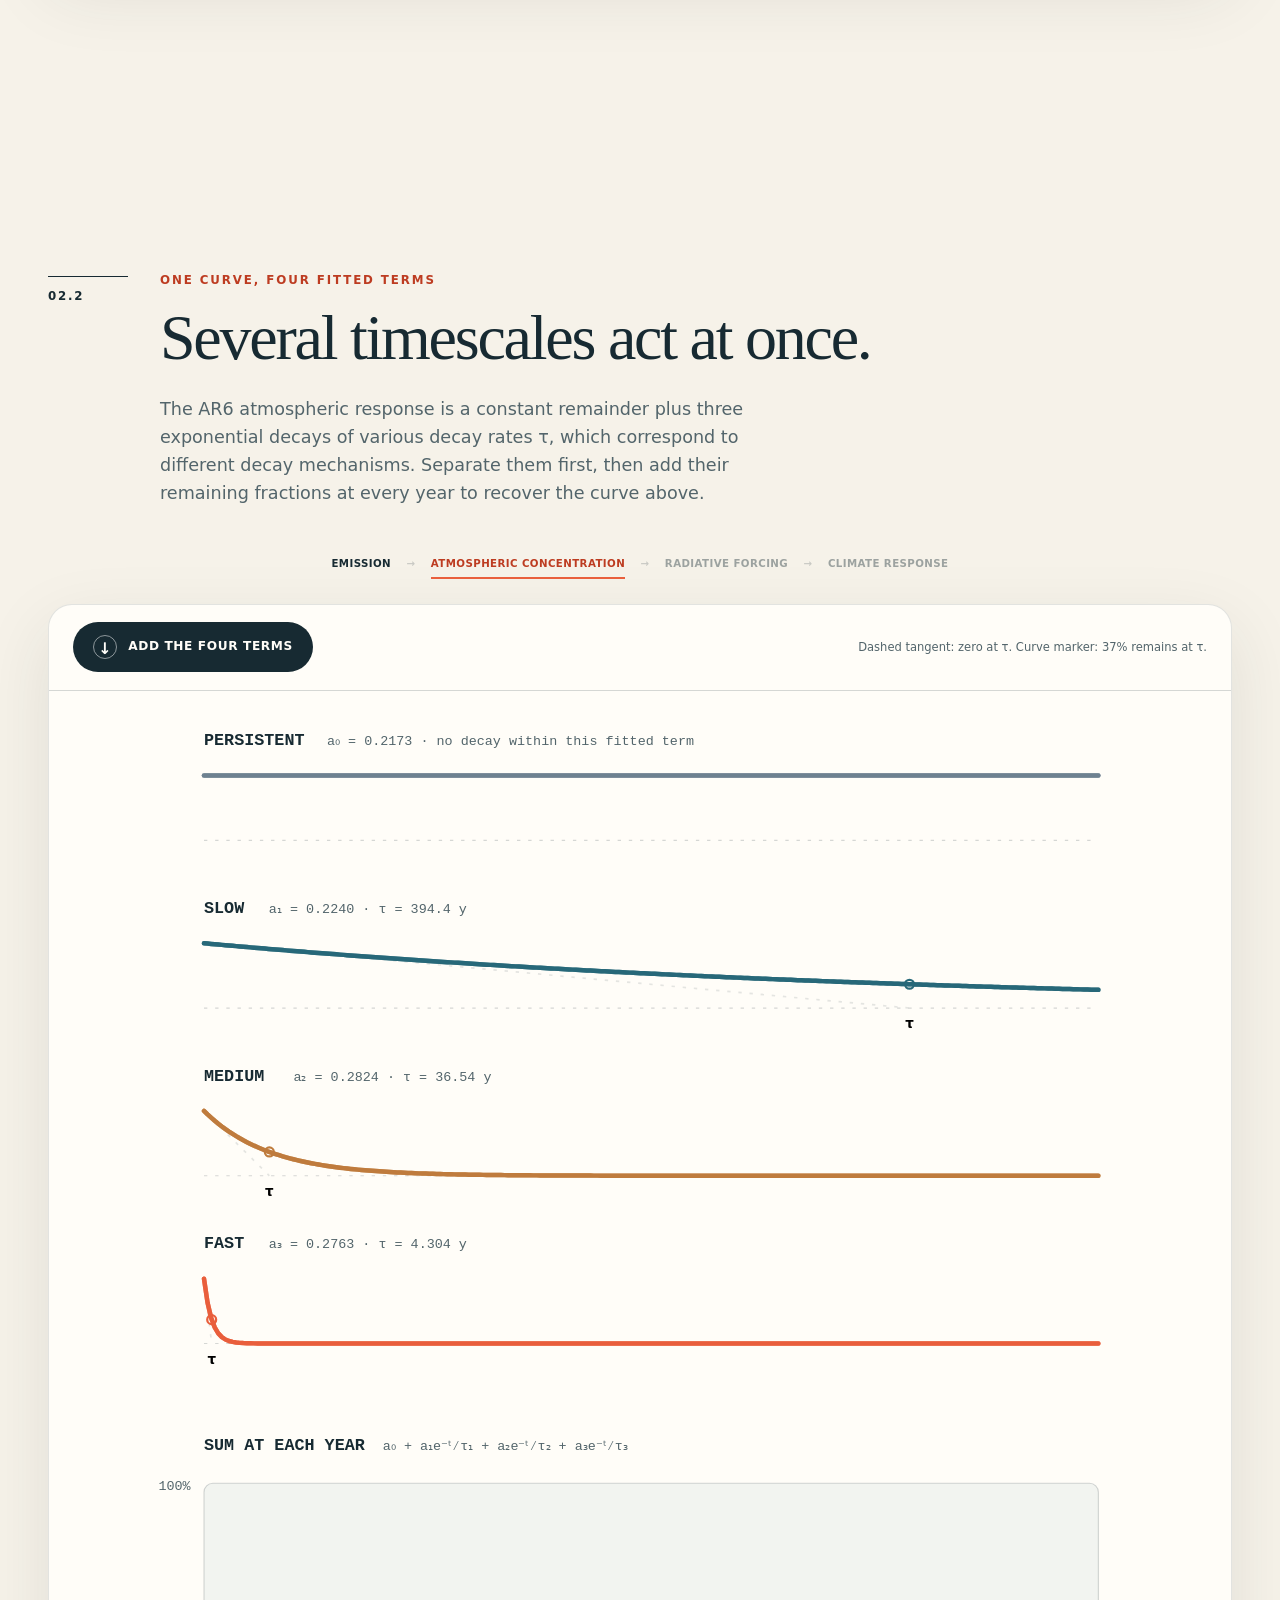
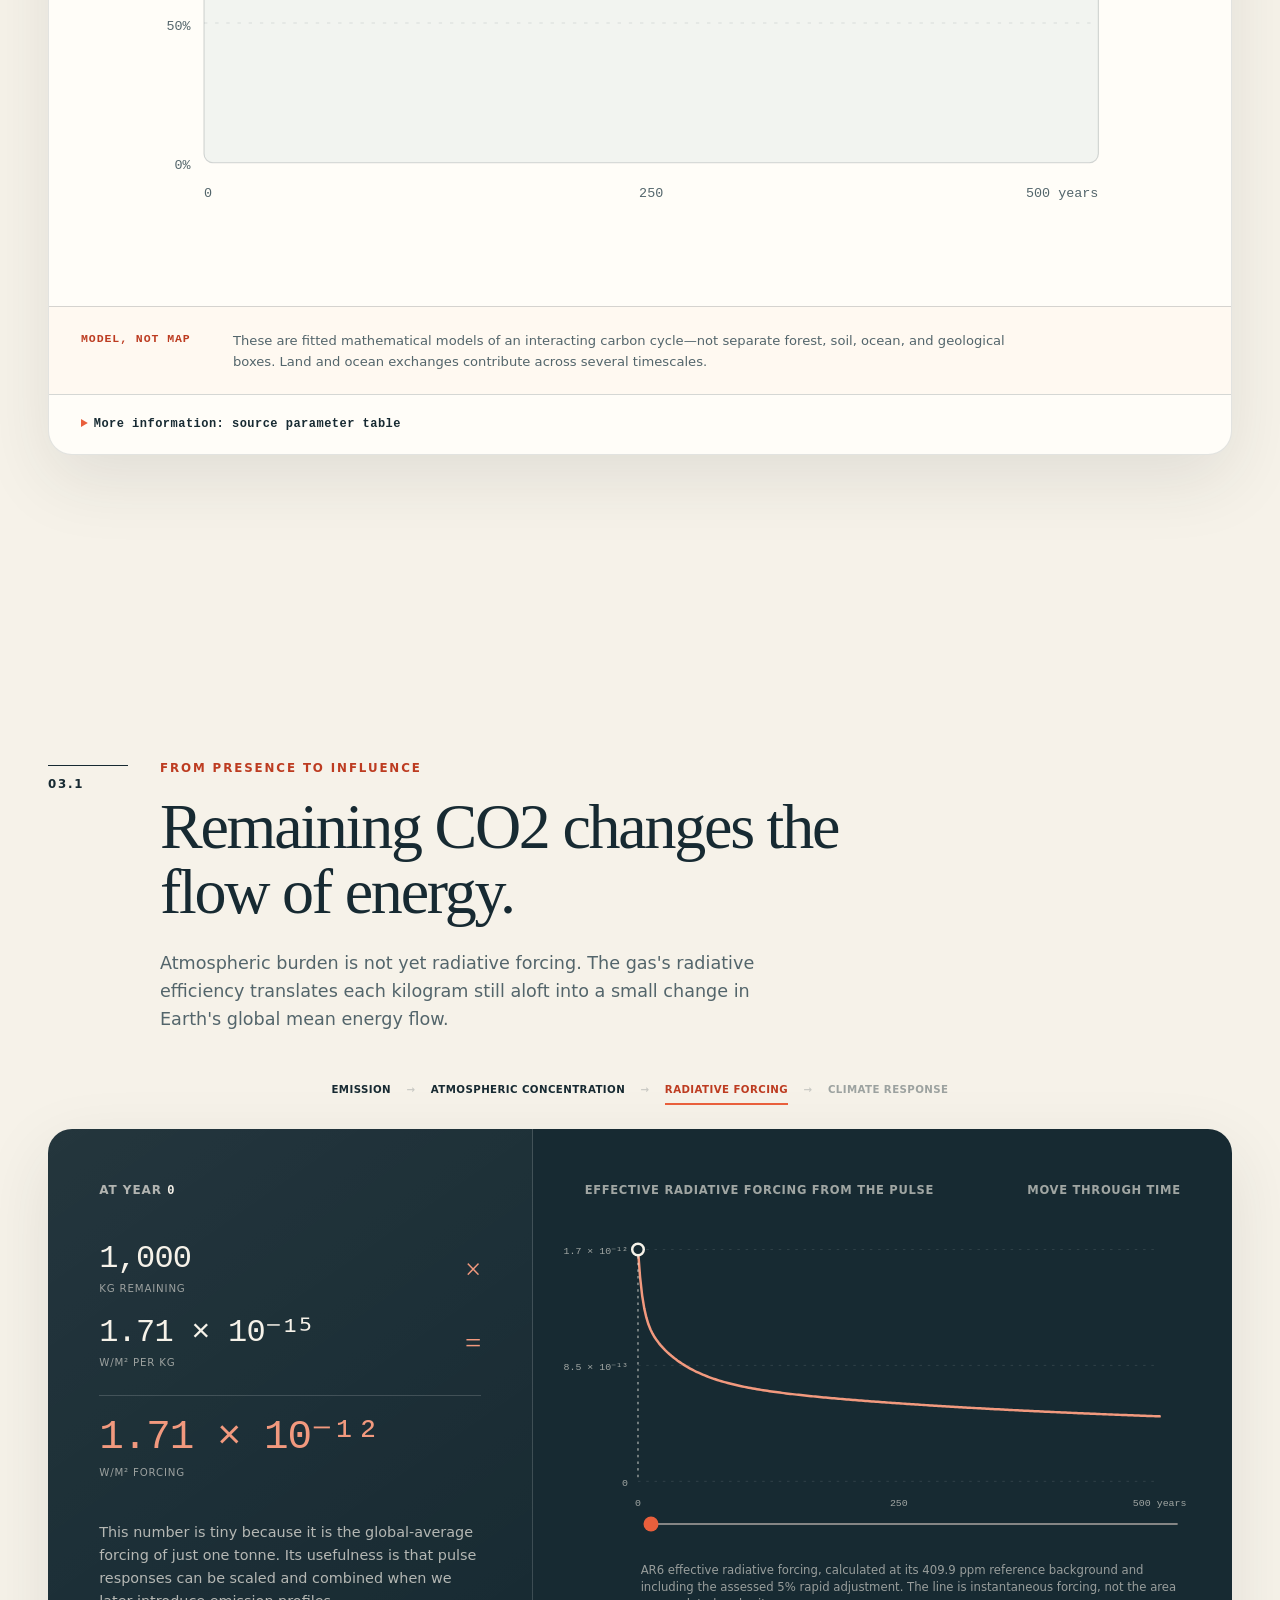
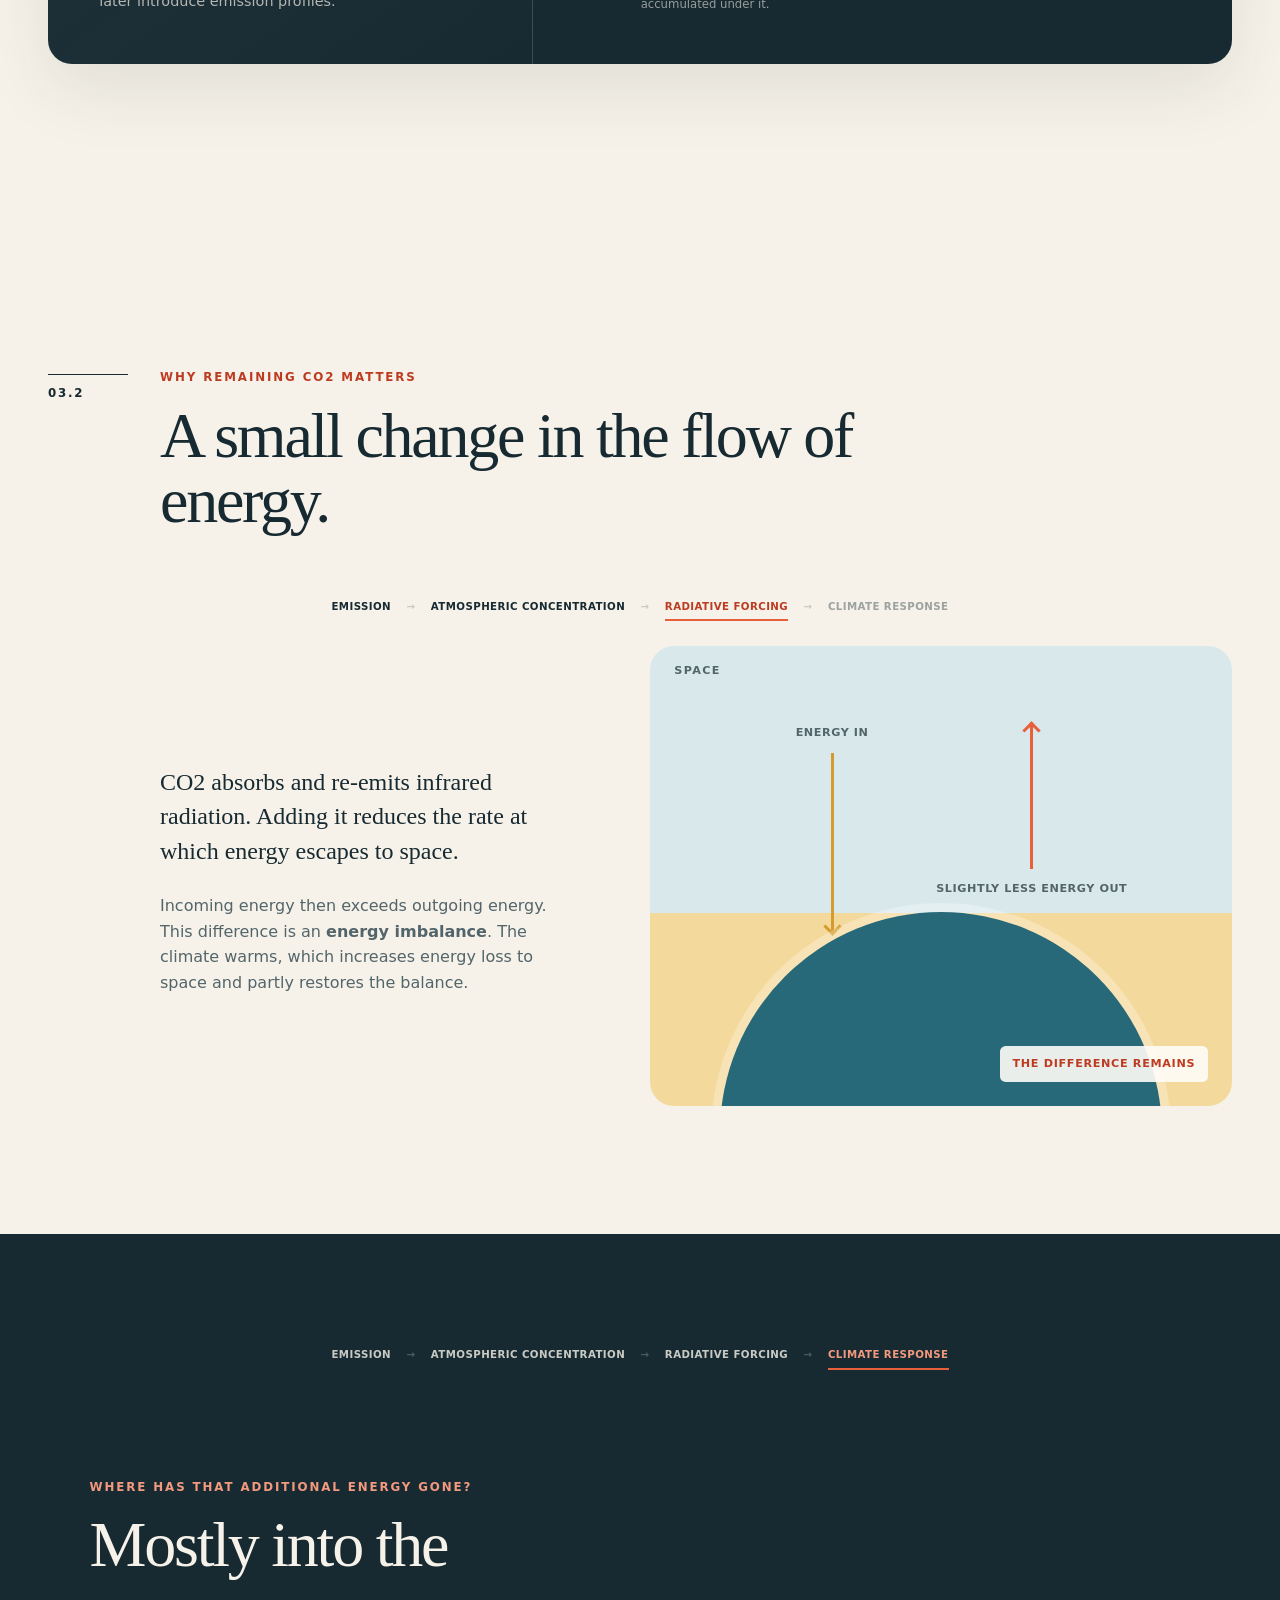
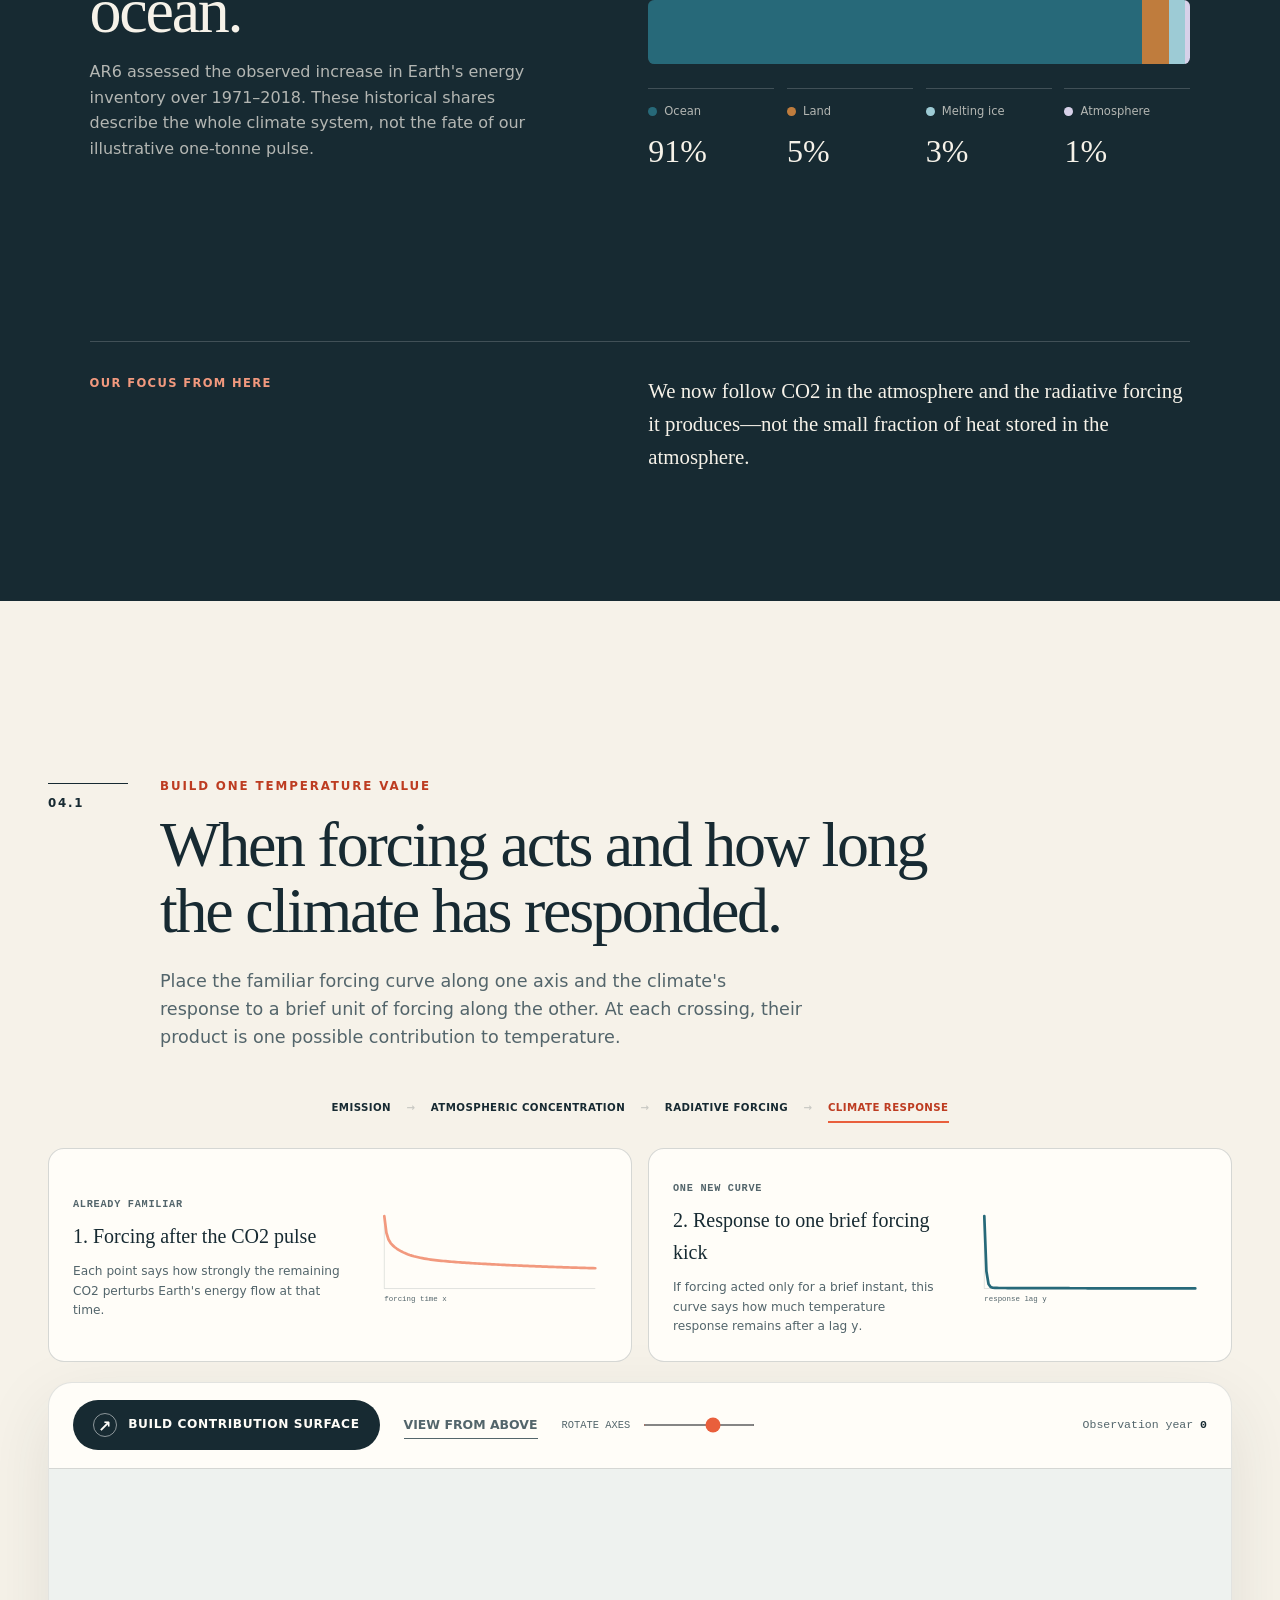
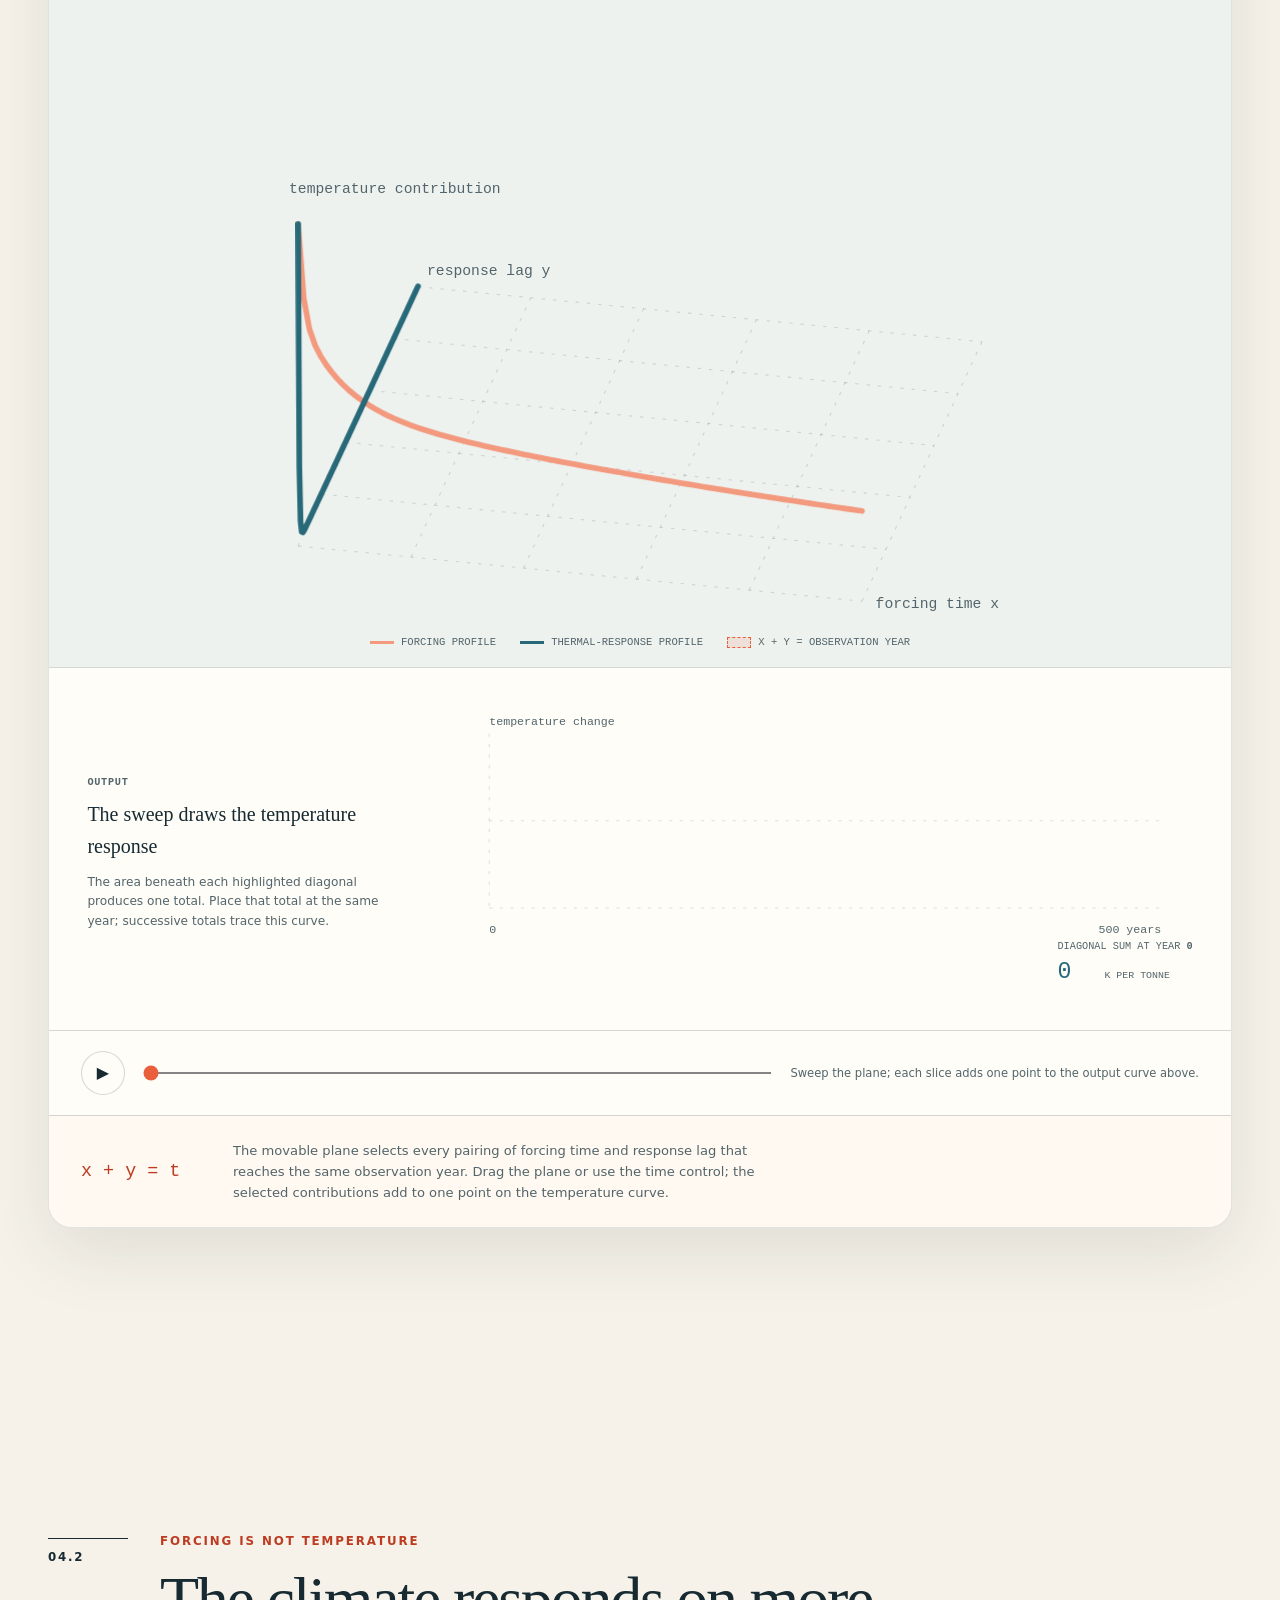
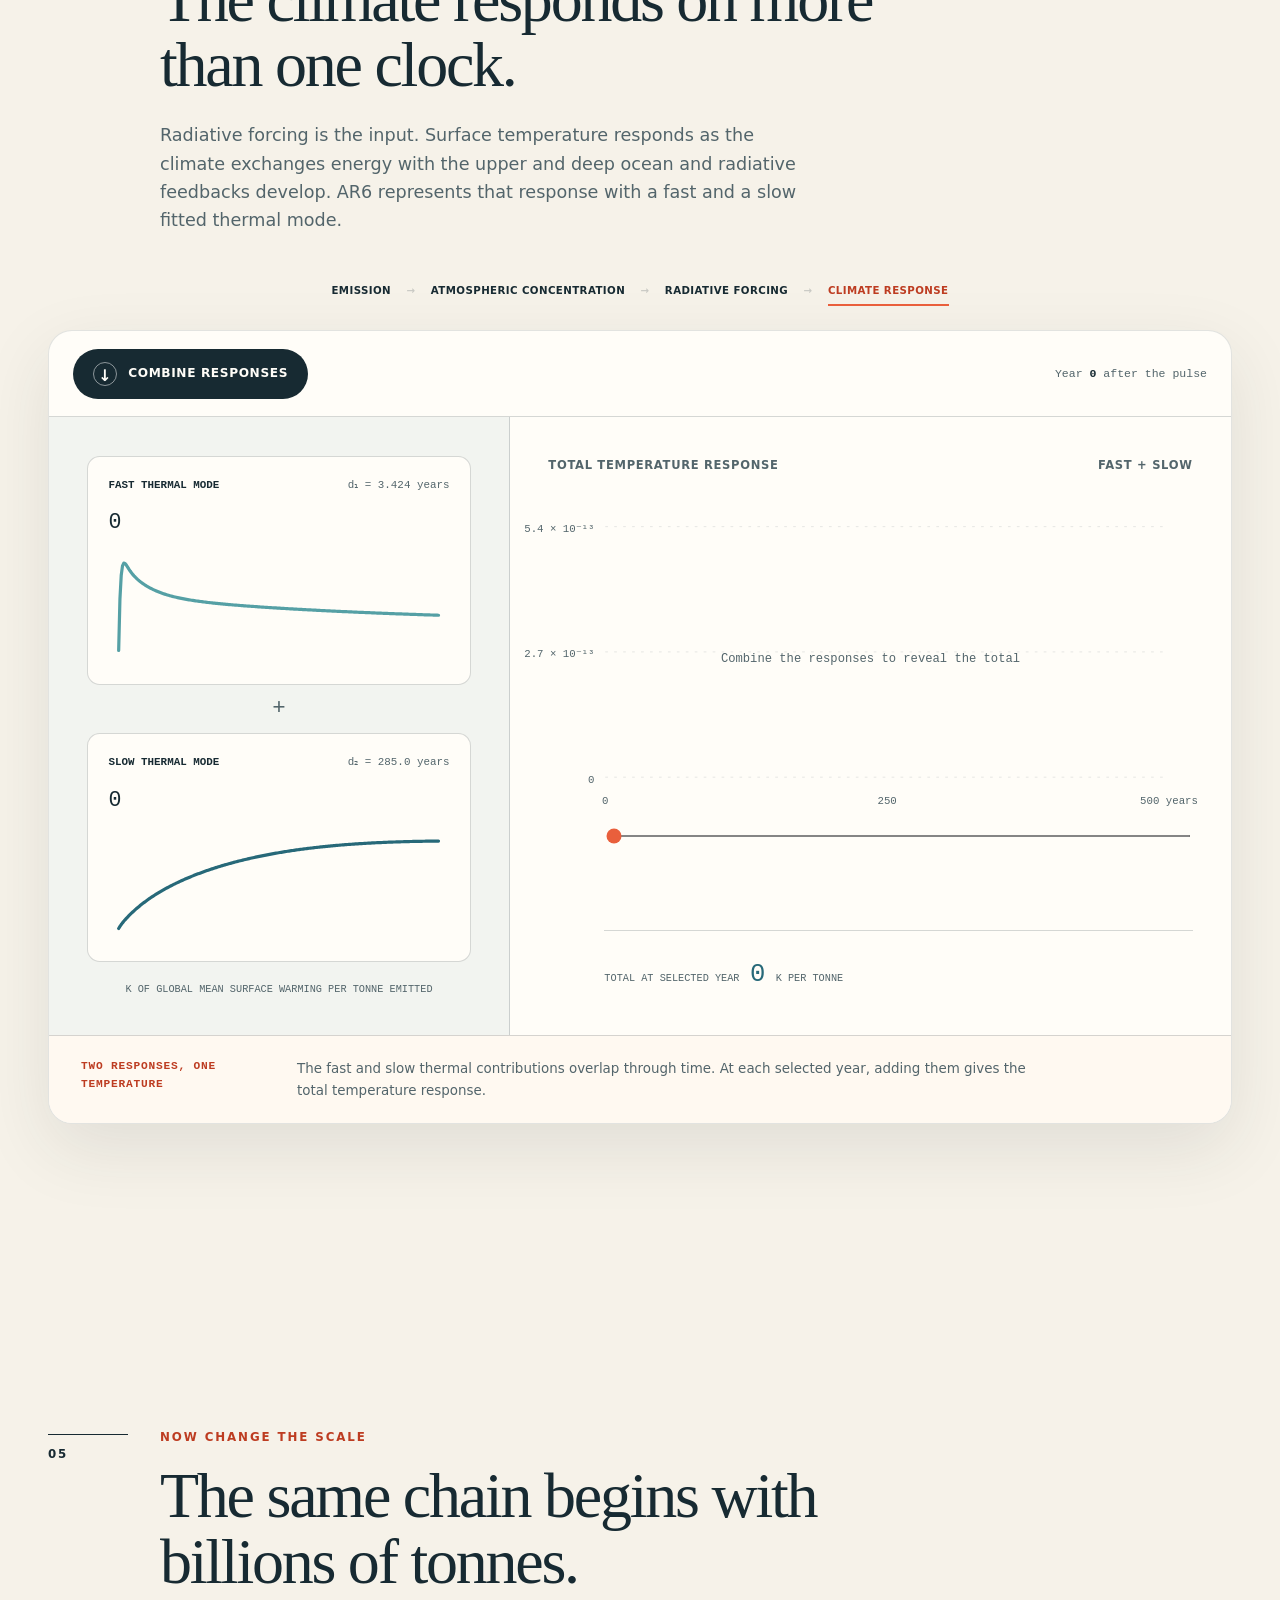
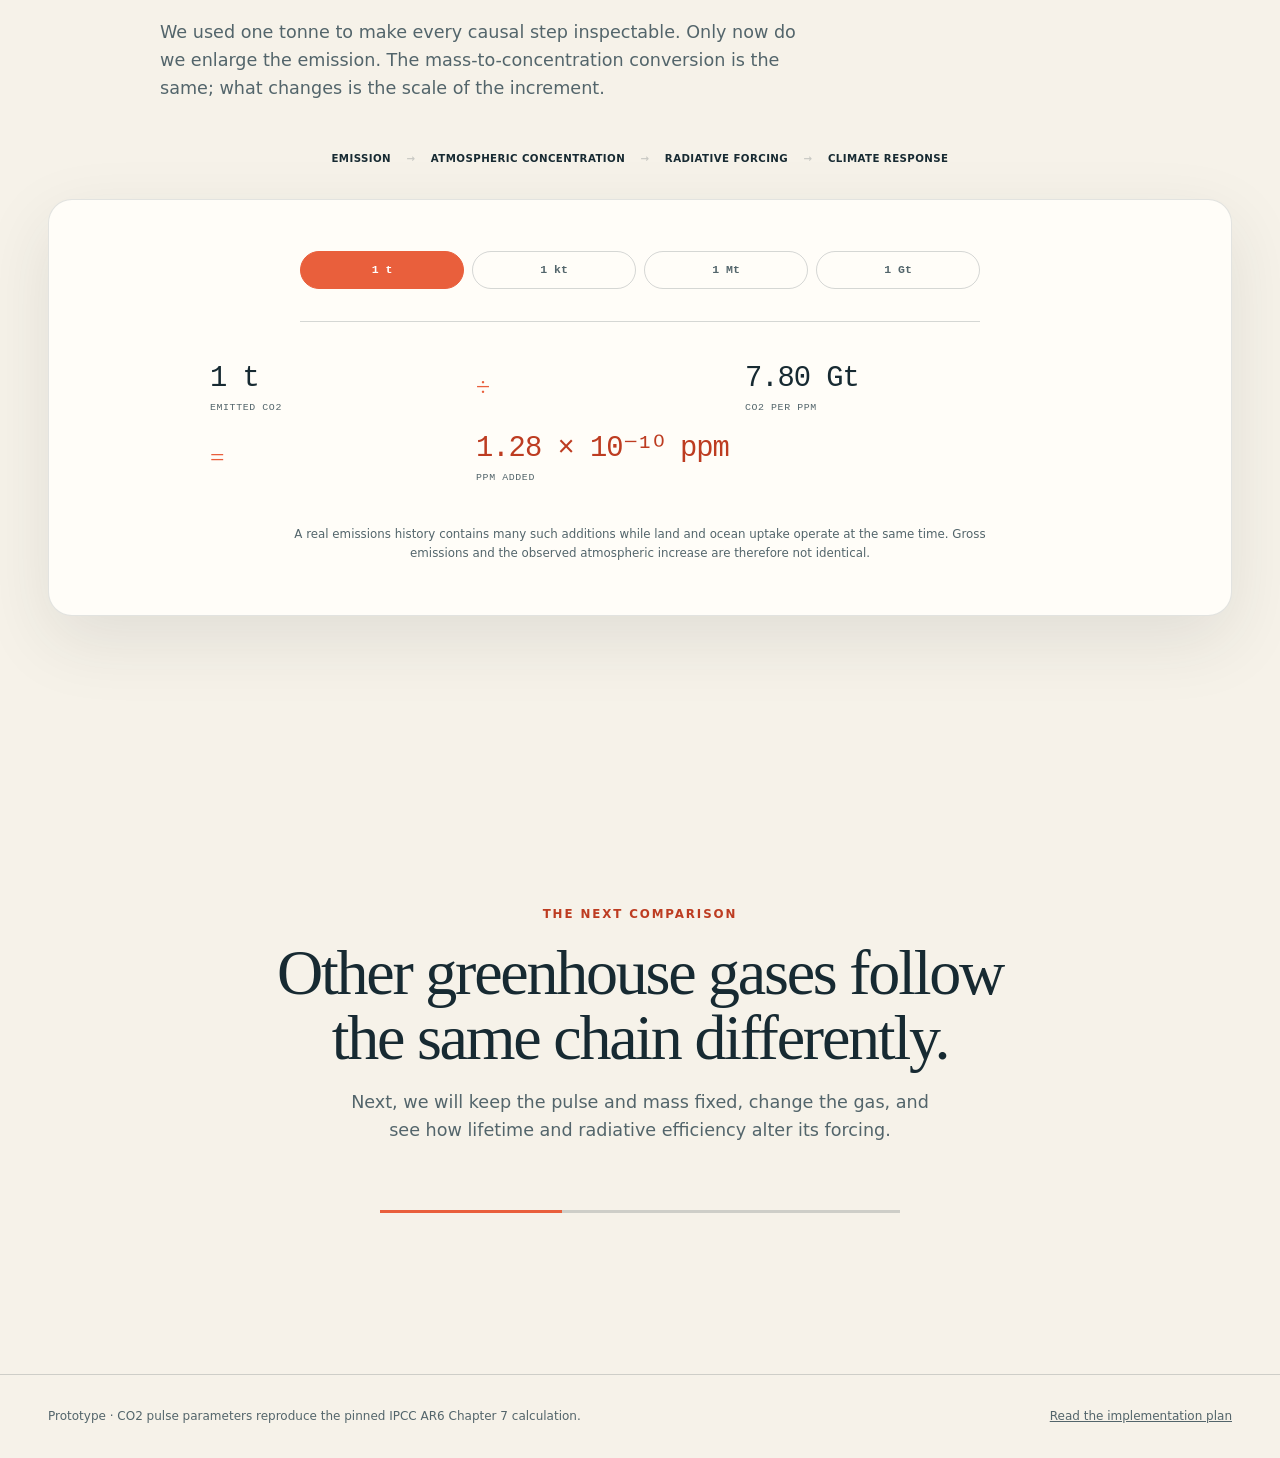
==== commit 55651874: "add 3d chart for (pulse -> climate response) convolution" ====
--- a/app/index.html
+++ b/app/index.html
@@ -45,10 +45,9 @@
           <p class="chapter-number">01</p>
           <div>
             <p class="eyebrow">A pulse does not vanish</p>
-            <h2 id="experiment-title">Release 1 tonne of CO2.</h2>
-            <p>
-              The emission takes a moment. Exchanges with oceans, soils, and
-              vegetation then move parts of it out of the atmosphere at very
+            <h2 id="experiment-title">Release 1 tonne of CO<sub>2</sub>.</h2>
+            <p>
+              The emission takes an instant, we call it a "pulse". This pulse immediately increases the CO<sub>2</sub> concentration in the atmosphere, but exchanges with oceans, soils, and vegetation then move parts of it at very
               different rates. Beyond this 500-year window, ocean–sediment
               chemistry and rock weathering continue the drawdown over tens to
               hundreds of thousands of years and longer; those processes are
@@ -58,17 +57,13 @@
         </div>
 
         <nav class="causal-chain" aria-label="Climate cause-and-effect chain">
-          <span>Human activity</span>
+          <span class="current" aria-current="step">Emission</span>
           <i aria-hidden="true">→</i>
-          <span class="understood">Emission</span>
-          <i aria-hidden="true">→</i>
-          <span class="current" aria-current="step">Atmospheric concentration</span>
+          <span>Atmospheric concentration</span>
           <i aria-hidden="true">→</i>
           <span>Radiative forcing</span>
           <i aria-hidden="true">→</i>
           <span>Climate response</span>
-          <i aria-hidden="true">→</i>
-          <span>Impacts</span>
         </nav>
 
         <div class="experiment-card" data-state="idle">
@@ -178,15 +173,169 @@
           <div class="experiment-insight" id="experiment-insight" aria-live="polite">
             <span class="insight-rule" aria-hidden="true"></span>
             <p id="insight-copy">
-              Start the experiment to see why the date of an emission is not the end of its story.
-            </p>
-          </div>
+              Emit the tonne to begin.
+            </p>
+          </div>
+        </div>
+      </section>
+
+      <section class="concentration-section" id="concentration" aria-labelledby="concentration-title">
+        <div class="section-intro">
+          <p class="chapter-number">02.1</p>
+          <div>
+            <p class="eyebrow">From mass to concentration</p>
+            <h2 id="concentration-title">One tonne enters a very large atmosphere.</h2>
+            <p>
+              Concentration describes a proportion: parts per million, or ppm,
+              counts CO2 molecules among every million molecules of dry air.
+              For this calculation, the emitted pulse is treated as if it were
+              mixed through the global atmosphere.
+            </p>
+          </div>
+        </div>
+
+        <nav class="causal-chain" aria-label="Climate cause-and-effect chain">
+          <span class="understood">Emission</span><i aria-hidden="true">→</i>
+          <span class="current" aria-current="step">Atmospheric concentration</span><i aria-hidden="true">→</i>
+          <span>Radiative forcing</span><i aria-hidden="true">→</i>
+          <span>Climate response</span>
+        </nav>
+
+        <div class="concentration-card">
+          <div class="concentration-context">
+            <p class="data-label">Observed global background</p>
+            <strong>428.73 <small>ppm</small></strong>
+            <p>
+              May 2026 global marine-surface mean, preliminary.
+              <a href="https://www.gml.noaa.gov/ccgg/trends/global.html">NOAA GML</a>
+            </p>
+          </div>
+
+          <div class="concentration-conversion">
+            <div class="concentration-equation" aria-live="polite">
+              <div><strong>1 t</strong><span>emitted CO2</span></div>
+              <b aria-hidden="true">÷</b>
+              <div><strong id="pulse-concentration-conversion-value">—</strong><span>CO2 per ppm</span></div>
+              <b aria-hidden="true">=</b>
+              <div class="concentration-result"><strong id="pulse-concentration-increment-value">—</strong><span>ppm added</span></div>
+            </div>
+
+            <p class="concentration-note">
+              Keep the measured background and calculated increment separate:
+              combining them would imply precision the observation does not have.
+              Actual mixing also takes time.
+            </p>
+          </div>
+        </div>
+
+      </section>
+
+      <section class="decay-section" id="decay" aria-labelledby="decay-title">
+        <div class="section-intro">
+          <p class="chapter-number">02.2</p>
+          <div>
+            <p class="eyebrow">One curve, four fitted terms</p>
+            <h2 id="decay-title">Several timescales act at once.</h2>
+            <p>
+              The AR6 atmospheric response is a constant remainder plus three
+              exponential decays of various decay rates τ, which correspond to different decay mechanisms. Separate them first, then add their remaining
+              fractions at every year to recover the curve above.
+            </p>
+          </div>
+        </div>
+
+        <nav class="causal-chain" aria-label="Climate cause-and-effect chain">
+          <span class="understood">Emission</span><i aria-hidden="true">→</i>
+          <span class="current" aria-current="step">Atmospheric concentration</span><i aria-hidden="true">→</i>
+          <span>Radiative forcing</span><i aria-hidden="true">→</i>
+          <span>Climate response</span>
+        </nav>
+
+        <div class="decay-card" id="decay-card" data-state="separate">
+          <div class="decay-toolbar">
+            <button class="combine-button" id="combine-button" type="button" disabled>
+              <span aria-hidden="true">↓</span>
+              <span id="combine-label">Loading terms…</span>
+            </button>
+            <p>Dashed tangent: zero at τ. Curve marker: 37% remains at τ.</p>
+          </div>
+
+          <svg class="decay-chart" viewBox="0 0 1000 1030" role="img" aria-labelledby="decay-chart-title decay-chart-description">
+            <title id="decay-chart-title">Four fitted carbon dioxide response terms combining into the total atmospheric response</title>
+            <desc id="decay-chart-description">Four terms are shown separately above an empty total panel. Activate the combination to stack their contributions and reveal the total response.</desc>
+
+            <g class="decay-lane" transform="translate(0 0)" aria-hidden="true">
+              <text class="term-name" x="110" y="20">persistent</text><text class="term-detail" x="220" y="20">a₀ = 0.2173 · no decay within this fitted term</text>
+              <line x1="110" x2="910" y1="105" y2="105"></line><path class="component-line term-0" id="component-line-0"></path><path class="falling-line term-0" id="falling-line-0"></path>
+            </g>
+            <g class="decay-lane" transform="translate(0 150)" aria-hidden="true">
+              <text class="term-name" x="110" y="20">slow</text><text class="term-detail" x="168" y="20">a₁ = 0.2240 · τ = 394.4 y</text>
+              <line x1="110" x2="910" y1="105" y2="105"></line><line class="origin-tangent term-1" id="origin-tangent-1"></line><circle class="efold-point term-1" id="efold-point-1" r="4"></circle><text class="tau-label" id="tau-label-1">τ</text><path class="component-line term-1" id="component-line-1"></path><path class="falling-line term-1" id="falling-line-1"></path>
+            </g>
+            <g class="decay-lane" transform="translate(0 300)" aria-hidden="true">
+              <text class="term-name" x="110" y="20">medium</text><text class="term-detail" x="190" y="20">a₂ = 0.2824 · τ = 36.54 y</text>
+              <line x1="110" x2="910" y1="105" y2="105"></line><line class="origin-tangent term-2" id="origin-tangent-2"></line><circle class="efold-point term-2" id="efold-point-2" r="4"></circle><text class="tau-label" id="tau-label-2">τ</text><path class="component-line term-2" id="component-line-2"></path><path class="falling-line term-2" id="falling-line-2"></path>
+            </g>
+            <g class="decay-lane" transform="translate(0 450)" aria-hidden="true">
+              <text class="term-name" x="110" y="20">fast</text><text class="term-detail" x="168" y="20">a₃ = 0.2763 · τ = 4.304 y</text>
+              <line x1="110" x2="910" y1="105" y2="105"></line><line class="origin-tangent term-3" id="origin-tangent-3"></line><circle class="efold-point term-3" id="efold-point-3" r="4"></circle><text class="tau-label" id="tau-label-3">τ</text><path class="component-line term-3" id="component-line-3"></path><path class="falling-line term-3" id="falling-line-3"></path>
+            </g>
+
+            <g class="sum-panel" aria-hidden="true">
+              <text class="sum-title" x="110" y="650">sum at each year</text>
+              <text class="sum-equation" x="270" y="650">a₀ + a₁e⁻ᵗ⁄τ₁ + a₂e⁻ᵗ⁄τ₂ + a₃e⁻ᵗ⁄τ₃</text>
+              <rect x="110" y="680" width="800" height="250" rx="8"></rect>
+              <line class="sum-grid" x1="110" x2="910" y1="805" y2="805"></line>
+              <path class="sum-band term-0" id="sum-band-0"></path><path class="sum-band term-1" id="sum-band-1"></path><path class="sum-band term-2" id="sum-band-2"></path><path class="sum-band term-3" id="sum-band-3"></path>
+              <path class="sum-line" id="sum-line"></path>
+              <g class="sum-axis"><text x="98" y="686" text-anchor="end">100%</text><text x="98" y="811" text-anchor="end">50%</text><text x="98" y="936" text-anchor="end">0%</text><text x="110" y="961">0</text><text x="510" y="961" text-anchor="middle">250</text><text x="910" y="961" text-anchor="end">500 years</text></g>
+            </g>
+          </svg>
+
+          <aside class="fit-warning">
+            <strong>Model, not map</strong>
+            <p>
+              These are fitted mathematical models of an interacting carbon cycle—not
+              separate forest, soil, ocean, and geological boxes. Land and ocean
+              exchanges contribute across several timescales.
+            </p>
+          </aside>
+
+          <details class="source-disclosure">
+            <summary>More information: source parameter table</summary>
+            <div class="source-table-wrap">
+              <p>
+                These coefficients are reported in Millar et al. (2017), Table 1.
+                The AR5-IR values used here were fitted to the multi-model pulse
+                experiments reported by Joos et al. (2013) and retained in the
+                AR6 metric calculation.
+              </p>
+              <table>
+                <caption>Default impulse-response carbon-cycle parameters</caption>
+                <thead><tr><th>Parameter</th><th>AR5-IR</th><th>PI-IR</th><th>FAIR</th><th>Guiding analogue</th></tr></thead>
+                <tbody>
+                  <tr><th>a₀</th><td>0.2173</td><td>0.1545</td><td>0.2173</td><td>Geological re-absorption</td></tr>
+                  <tr><th>a₁</th><td>0.2240</td><td>0.1924</td><td>0.2240</td><td>Deep-ocean invasion/equilibration</td></tr>
+                  <tr><th>a₂</th><td>0.2824</td><td>0.2424</td><td>0.2824</td><td>Biospheric uptake/ocean thermocline invasion</td></tr>
+                  <tr><th>a₃</th><td>0.2763</td><td>0.4108</td><td>0.2763</td><td>Rapid biospheric uptake/ocean mixed-layer invasion</td></tr>
+                  <tr><th>τ₀ (years)</th><td>1 × 10⁶</td><td>1 × 10⁶</td><td>1 × 10⁶</td><td>Geological re-absorption</td></tr>
+                  <tr><th>τ₁ (years)</th><td>394.4</td><td>276.7</td><td>394.4</td><td>Deep-ocean invasion/equilibration</td></tr>
+                  <tr><th>τ₂ (years)</th><td>36.54</td><td>30.75</td><td>36.54</td><td>Biospheric uptake/ocean thermocline invasion</td></tr>
+                  <tr><th>τ₃ (years)</th><td>4.304</td><td>4.459</td><td>4.304</td><td>Rapid biospheric uptake/ocean mixed-layer invasion</td></tr>
+                </tbody>
+              </table>
+              <p class="source-citation">
+                Source: <a href="https://doi.org/10.5194/acp-17-7213-2017">Millar et al. (2017), Table 1</a>.
+                Underlying pulse-response ensemble: <a href="https://doi.org/10.5194/acp-13-2793-2013">Joos et al. (2013)</a>.
+              </p>
+            </div>
+          </details>
         </div>
       </section>
 
       <section class="forcing-section" id="forcing" aria-labelledby="forcing-title">
         <div class="section-intro">
-          <p class="chapter-number">02</p>
+          <p class="chapter-number">03.1</p>
           <div>
             <p class="eyebrow">From presence to influence</p>
             <h2 id="forcing-title">Remaining CO2 changes the flow of energy.</h2>
@@ -199,11 +348,10 @@
         </div>
 
         <nav class="causal-chain" aria-label="Climate cause-and-effect chain">
-          <span>Human activity</span><i aria-hidden="true">→</i>
           <span class="understood">Emission</span><i aria-hidden="true">→</i>
           <span class="understood">Atmospheric concentration</span><i aria-hidden="true">→</i>
           <span class="current" aria-current="step">Radiative forcing</span><i aria-hidden="true">→</i>
-          <span>Climate response</span><i aria-hidden="true">→</i><span>Impacts</span>
+          <span>Climate response</span>
         </nav>
 
         <div class="forcing-card">
@@ -244,7 +392,9 @@
               <input id="forcing-time-slider" type="range" min="0" max="500" step="1" value="0" disabled />
             </label>
             <p class="chart-note forcing-note">
-              AR6 effective radiative forcing, including the assessed 5% rapid adjustment.
+              AR6 effective radiative forcing, calculated at its
+              <span id="ar6-background-value">—</span> ppm reference background
+              and including the assessed 5% rapid adjustment.
               The line is instantaneous forcing, not the area accumulated under it.
             </p>
           </div>
@@ -253,12 +403,19 @@
 
       <section class="explanation-section" aria-labelledby="imbalance-title">
         <div class="section-intro compact">
-          <p class="chapter-number">03</p>
+          <p class="chapter-number">03.2</p>
           <div>
             <p class="eyebrow">Why remaining CO2 matters</p>
             <h2 id="imbalance-title">A small change in the flow of energy.</h2>
           </div>
         </div>
+
+        <nav class="causal-chain" aria-label="Climate cause-and-effect chain">
+          <span class="understood">Emission</span><i aria-hidden="true">→</i>
+          <span class="understood">Atmospheric concentration</span><i aria-hidden="true">→</i>
+          <span class="current" aria-current="step">Radiative forcing</span><i aria-hidden="true">→</i>
+          <span>Climate response</span>
+        </nav>
 
         <div class="energy-grid">
           <div class="energy-copy">
@@ -290,6 +447,13 @@
       </section>
 
       <section class="destinations-section" aria-labelledby="destinations-title">
+        <nav class="causal-chain" aria-label="Climate cause-and-effect chain">
+          <span class="understood">Emission</span><i aria-hidden="true">→</i>
+          <span class="understood">Atmospheric concentration</span><i aria-hidden="true">→</i>
+          <span class="understood">Radiative forcing</span><i aria-hidden="true">→</i>
+          <span class="current" aria-current="step">Climate response</span>
+        </nav>
+
         <div class="destinations-copy">
           <p class="eyebrow">Where has that additional energy gone?</p>
           <h2 id="destinations-title">Mostly into the ocean.</h2>
@@ -324,12 +488,287 @@
         </aside>
       </section>
 
+      <section class="method-section" id="temperature-method" aria-labelledby="method-title">
+        <div class="section-intro">
+          <p class="chapter-number">04.1</p>
+          <div>
+            <p class="eyebrow">Build one temperature value</p>
+            <h2 id="method-title">When forcing acts and how long the climate has responded.</h2>
+            <p>
+              Place the familiar forcing curve along one axis and the climate's
+              response to a brief unit of forcing along the other. At each
+              crossing, their product is one possible contribution to temperature.
+            </p>
+          </div>
+        </div>
+
+        <nav class="causal-chain" aria-label="Climate cause-and-effect chain">
+          <span class="understood">Emission</span><i aria-hidden="true">→</i>
+          <span class="understood">Atmospheric concentration</span><i aria-hidden="true">→</i>
+          <span class="understood">Radiative forcing</span><i aria-hidden="true">→</i>
+          <span class="current" aria-current="step">Climate response</span>
+        </nav>
+
+        <div class="method-inputs" aria-label="The two curves used in the construction">
+          <article class="method-input forcing-input">
+            <div>
+              <span>Already familiar</span>
+              <h3>1. Forcing after the CO2 pulse</h3>
+              <p>Each point says how strongly the remaining CO2 perturbs Earth's energy flow at that time.</p>
+            </div>
+            <svg viewBox="0 0 360 150" role="img" aria-labelledby="method-input-forcing-title">
+              <title id="method-input-forcing-title">The declining radiative forcing after the one-tonne CO2 pulse</title>
+              <path class="method-input-axis" d="M30 18 V125 H342"></path>
+              <path id="method-input-forcing-line" class="method-input-line"></path>
+              <text x="30" y="143">forcing time x</text>
+            </svg>
+          </article>
+          <article class="method-input thermal-input">
+            <div>
+              <span>One new curve</span>
+              <h3>2. Response to one brief forcing kick</h3>
+              <p>If forcing acted only for a brief instant, this curve says how much temperature response remains after a lag <em>y</em>.</p>
+            </div>
+            <svg viewBox="0 0 360 150" role="img" aria-labelledby="method-input-thermal-title">
+              <title id="method-input-thermal-title">The AR6 climate temperature impulse response</title>
+              <path class="method-input-axis" d="M30 18 V125 H342"></path>
+              <path id="method-input-thermal-line" class="method-input-line"></path>
+              <text x="30" y="143">response lag y</text>
+            </svg>
+          </article>
+        </div>
+
+        <div class="method-card" id="method-card" data-state="edges" data-view="3d">
+          <div class="method-toolbar">
+            <button class="combine-button" id="surface-build-button" type="button" disabled>
+              <span aria-hidden="true">↗</span><span id="surface-build-label">Loading surface…</span>
+            </button>
+            <button class="text-button" id="method-view-button" type="button" disabled>View from above</button>
+            <label class="method-rotate" for="method-rotation-slider">
+              <span>Rotate axes</span>
+              <input id="method-rotation-slider" type="range" min="-40" max="40" step="1" value="12" disabled />
+            </label>
+            <p>Observation year <strong id="method-year-value">0</strong></p>
+          </div>
+
+          <div class="method-stage">
+            <svg id="method-chart" class="method-chart" viewBox="0 0 920 640" role="img" aria-labelledby="method-chart-title method-chart-description">
+              <title id="method-chart-title">Forcing and thermal-response contribution surface</title>
+              <desc id="method-chart-description">The forcing-time and response-lag boundary curves are ready to be expanded into a contribution surface.</desc>
+              <g id="method-ground-grid" class="method-ground-grid" aria-hidden="true"></g>
+              <g id="method-surface-cells" class="method-surface-cells" aria-hidden="true"></g>
+              <g id="method-surface-grid" class="method-surface-grid" aria-hidden="true"></g>
+              <g class="method-boundaries" aria-hidden="true">
+                <path id="method-forcing-boundary" class="method-boundary forcing-boundary"></path>
+                <path id="method-thermal-boundary" class="method-boundary thermal-boundary"></path>
+              </g>
+              <path id="method-observation-plane" class="method-observation-plane" aria-hidden="true"></path>
+              <path id="method-diagonal-area" class="method-diagonal-area" aria-hidden="true"></path>
+              <path id="method-diagonal-line" class="method-diagonal-line" aria-hidden="true"></path>
+              <g class="method-axes" aria-hidden="true">
+                <text id="method-x-label">forcing time x</text>
+                <text id="method-y-label">response lag y</text>
+                <text id="method-z-label">temperature contribution</text>
+              </g>
+              <rect id="method-drag-surface" class="method-drag-surface" x="0" y="0" width="920" height="640" aria-hidden="true"></rect>
+            </svg>
+
+            <div class="method-legend" aria-hidden="true">
+              <span><i class="forcing-key"></i>forcing profile</span>
+              <span><i class="thermal-key"></i>thermal-response profile</span>
+              <span><i class="plane-key"></i>x + y = observation year</span>
+            </div>
+          </div>
+
+          <section class="method-output-panel" aria-labelledby="method-output-title">
+            <div class="method-output-copy">
+              <span>Output</span>
+              <h3 id="method-output-title">The sweep draws the temperature response</h3>
+              <p>The area beneath each highlighted diagonal produces one total. Place that total at the same year; successive totals trace this curve.</p>
+            </div>
+            <div class="method-output-chart-wrap">
+              <svg id="method-output-chart" viewBox="0 0 720 230" role="img" aria-labelledby="method-output-chart-title method-output-chart-description">
+                <title id="method-output-chart-title">Temperature response drawn by the diagonal sums</title>
+                <desc id="method-output-chart-description">No diagonal sums have been traced yet.</desc>
+                <g class="method-output-grid" aria-hidden="true">
+                  <line x1="55" y1="25" x2="55" y2="190"></line>
+                  <line x1="55" y1="190" x2="690" y2="190"></line>
+                  <line x1="55" y1="107.5" x2="690" y2="107.5"></line>
+                </g>
+                <path id="method-output-line" class="method-output-line" aria-hidden="true"></path>
+                <line id="method-output-time-line" class="method-output-time-line" y1="25" y2="190" aria-hidden="true"></line>
+                <circle id="method-output-point" class="method-output-point" r="5" aria-hidden="true"></circle>
+                <g class="method-output-axis" aria-hidden="true">
+                  <text x="55" y="214">0</text>
+                  <text x="690" y="214" text-anchor="end">500 years</text>
+                  <text x="55" y="17">temperature change</text>
+                </g>
+              </svg>
+              <div class="method-result" aria-live="polite">
+                <span>Diagonal sum at year <b id="method-result-year">0</b></span>
+                <strong id="method-temperature-value">0</strong><small>K per tonne</small>
+              </div>
+            </div>
+          </section>
+
+          <div class="method-controls">
+            <button class="play-button" id="method-play-button" type="button" aria-label="Sweep observation year" disabled><span aria-hidden="true">▶</span></button>
+            <label for="method-time-slider">
+              <span class="visually-hidden">Observation year</span>
+              <input id="method-time-slider" type="range" min="0" max="500" step="1" value="0" disabled />
+            </label>
+            <p class="method-control-note">Sweep the plane; each slice adds one point to the output curve above.</p>
+          </div>
+
+          <aside class="method-explanation">
+            <strong id="method-equation">x + y = t</strong>
+            <p>
+              The movable plane selects every pairing of forcing time and
+              response lag that reaches the same observation year. Drag the
+              plane or use the time control; the selected contributions add to
+              one point on the temperature curve.
+            </p>
+            <p class="method-name" id="method-name" hidden>
+              This diagonal sum is the operation called <strong>convolution</strong>.
+            </p>
+          </aside>
+        </div>
+      </section>
+
+      <section class="temperature-section" id="temperature" aria-labelledby="temperature-title">
+        <div class="section-intro">
+          <p class="chapter-number">04.2</p>
+          <div>
+            <p class="eyebrow">Forcing is not temperature</p>
+            <h2 id="temperature-title">The climate responds on more than one clock.</h2>
+            <p>
+              Radiative forcing is the input. Surface temperature responds as
+              the climate exchanges energy with the upper and deep ocean and
+              radiative feedbacks develop. AR6 represents that response with a
+              fast and a slow fitted thermal mode.
+            </p>
+          </div>
+        </div>
+
+        <nav class="causal-chain" aria-label="Climate cause-and-effect chain">
+          <span class="understood">Emission</span><i aria-hidden="true">→</i>
+          <span class="understood">Atmospheric concentration</span><i aria-hidden="true">→</i>
+          <span class="understood">Radiative forcing</span><i aria-hidden="true">→</i>
+          <span class="current" aria-current="step">Climate response</span>
+        </nav>
+
+        <div class="temperature-card" id="temperature-card" data-state="separate">
+          <div class="temperature-toolbar">
+            <button class="combine-button" id="temperature-combine-button" type="button" disabled>
+              <span aria-hidden="true">↓</span>
+              <span id="temperature-combine-label">Loading responses…</span>
+            </button>
+            <p>Year <strong id="temperature-year-value">0</strong> after the pulse</p>
+          </div>
+
+          <div class="temperature-body">
+            <div class="thermal-components">
+              <article class="thermal-term fast-term">
+                <div><span>Fast thermal mode</span><small>d₁ = 3.424 years</small></div>
+                <strong id="temperature-fast-value">—</strong>
+                <svg viewBox="0 0 320 110" aria-hidden="true"><path id="temperature-fast-line"></path></svg>
+              </article>
+              <div class="thermal-plus" aria-hidden="true">+</div>
+              <article class="thermal-term slow-term">
+                <div><span>Slow thermal mode</span><small>d₂ = 285.0 years</small></div>
+                <strong id="temperature-slow-value">—</strong>
+                <svg viewBox="0 0 320 110" aria-hidden="true"><path id="temperature-slow-line"></path></svg>
+              </article>
+              <p class="thermal-units">K of global mean surface warming per tonne emitted</p>
+            </div>
+
+            <div class="temperature-chart-panel">
+              <div class="panel-heading"><span>Total temperature response</span><span>Fast + slow</span></div>
+              <div class="temperature-chart-wrap">
+                <svg id="temperature-chart" class="temperature-chart" viewBox="0 0 720 360" role="img" aria-labelledby="temperature-chart-title temperature-chart-description">
+                  <title id="temperature-chart-title">Global mean surface temperature response to a one-tonne carbon dioxide pulse</title>
+                  <desc id="temperature-chart-description">The two thermal response contributions are initially separate. Combine them to reveal their sum through time.</desc>
+                  <g class="chart-grid" aria-hidden="true"><line x1="64" x2="694" y1="32" y2="32"></line><line x1="64" x2="694" y1="172" y2="172"></line><line x1="64" x2="694" y1="312" y2="312"></line></g>
+                  <g class="chart-axis" aria-hidden="true"><text id="temperature-axis-top" x="52" y="38" text-anchor="end">—</text><text id="temperature-axis-middle" x="52" y="178" text-anchor="end">—</text><text x="52" y="318" text-anchor="end">0</text><text x="64" y="342" text-anchor="middle">0</text><text x="379" y="342" text-anchor="middle">250</text><text x="694" y="342" text-anchor="middle">500 years</text></g>
+                  <path class="temperature-band fast-band" id="temperature-fast-band" aria-hidden="true"></path>
+                  <path class="temperature-band slow-band" id="temperature-slow-band" aria-hidden="true"></path>
+                  <path class="temperature-total-line" id="temperature-total-line" aria-hidden="true"></path>
+                  <line class="temperature-time-line" id="temperature-time-line" x1="64" x2="64" y1="32" y2="312"></line>
+                  <circle class="temperature-time-point" id="temperature-time-point" cx="64" cy="312" r="7"></circle>
+                </svg>
+                <div class="temperature-chart-idle">Combine the responses to reveal the total</div>
+              </div>
+              <label class="temperature-slider-label" for="temperature-time-slider">
+                <span class="visually-hidden">Years since emission in the temperature view</span>
+                <input id="temperature-time-slider" type="range" min="0" max="500" step="1" value="0" disabled />
+              </label>
+              <div class="temperature-total" aria-live="polite">
+                <span>Total at selected year</span><strong id="temperature-total-value">—</strong><small>K per tonne</small>
+              </div>
+            </div>
+          </div>
+
+          <aside class="temperature-insight">
+            <strong>Two responses, one temperature</strong>
+            <p>
+              The fast and slow thermal contributions overlap through time.
+              At each selected year, adding them gives the total temperature response.
+            </p>
+          </aside>
+        </div>
+      </section>
+
+      <section class="scale-section" id="scale" aria-labelledby="scale-title">
+        <div class="section-intro">
+          <p class="chapter-number">05</p>
+          <div>
+            <p class="eyebrow">Now change the scale</p>
+            <h2 id="scale-title">The same chain begins with billions of tonnes.</h2>
+            <p>
+              We used one tonne to make every causal step inspectable. Only now
+              do we enlarge the emission. The mass-to-concentration conversion
+              is the same; what changes is the scale of the increment.
+            </p>
+          </div>
+        </div>
+
+        <nav class="causal-chain complete-chain" aria-label="Completed pulse cause-and-effect chain">
+          <span class="understood">Emission</span><i aria-hidden="true">→</i>
+          <span class="understood">Atmospheric concentration</span><i aria-hidden="true">→</i>
+          <span class="understood">Radiative forcing</span><i aria-hidden="true">→</i>
+          <span class="understood">Climate response</span>
+        </nav>
+
+        <div class="scale-card">
+          <div class="scale-controls" id="concentration-scale-controls" aria-label="Emission mass to convert">
+            <button type="button" data-tonnes="1" aria-pressed="true">1 t</button>
+            <button type="button" data-tonnes="1000" aria-pressed="false">1 kt</button>
+            <button type="button" data-tonnes="1000000" aria-pressed="false">1 Mt</button>
+            <button type="button" data-tonnes="1000000000" aria-pressed="false">1 Gt</button>
+          </div>
+
+          <div class="concentration-equation scale-equation" aria-live="polite">
+            <div><strong id="concentration-mass-value">1 t</strong><span>emitted CO2</span></div>
+            <b aria-hidden="true">÷</b>
+            <div><strong id="concentration-conversion-value">—</strong><span>CO2 per ppm</span></div>
+            <b aria-hidden="true">=</b>
+            <div class="concentration-result"><strong id="concentration-increment-value">—</strong><span>ppm added</span></div>
+          </div>
+
+          <p class="concentration-note">
+            A real emissions history contains many such additions while land
+            and ocean uptake operate at the same time. Gross emissions and the
+            observed atmospheric increase are therefore not identical.
+          </p>
+        </div>
+      </section>
+
       <section class="next-section" aria-labelledby="next-title">
-        <p class="eyebrow">The next idea</p>
-        <h2 id="next-title">Forcing is not yet temperature.</h2>
+        <p class="eyebrow">The next comparison</p>
+        <h2 id="next-title">Other greenhouse gases follow the same chain differently.</h2>
         <p>
-          Next, we will show how the climate system responds to this forcing
-          over time—and why temperature follows its own delayed response.
+          Next, we will keep the pulse and mass fixed, change the gas, and see
+          how lifetime and radiative efficiency alter its forcing.
         </p>
         <div class="next-line" aria-hidden="true"><span></span></div>
       </section>
--- a/app/styles.css
+++ b/app/styles.css
@@ -12,8 +12,13 @@
   --land: #bf7c3d;
   --ice: #9dcbd5;
   --air: #d7d1e9;
+  --concentration-color: #6e8190;
+  --forcing-color: #f2997e;
+  --climate-color: #276979;
+  --climate-fast-color: #55a0a5;
   --line: rgba(23, 42, 50, 0.18);
   --shadow: 0 24px 70px rgba(35, 45, 45, 0.1);
+  --data-font: "SFMono-Regular", Consolas, "Liberation Mono", Menlo, monospace;
   font-family: Inter, ui-sans-serif, system-ui, -apple-system, BlinkMacSystemFont, "Segoe UI", sans-serif;
   font-synthesis: none;
 }
@@ -212,9 +217,14 @@
 }
 
 .experiment-section,
+.concentration-section,
+.decay-section,
 .forcing-section,
 .explanation-section,
 .destinations-section,
+.method-section,
+.temperature-section,
+.scale-section,
 .next-section {
   max-width: 1280px;
   margin: 0 auto;
@@ -393,6 +403,8 @@
 .year-readout strong,
 .percent-readout {
   color: var(--ink);
+  font-family: var(--data-font);
+  font-variant-numeric: tabular-nums;
 }
 
 .atmosphere {
@@ -514,9 +526,10 @@
 
 .mass-readout strong {
   min-width: 4ch;
-  font-family: Georgia, "Times New Roman", serif;
+  font-family: var(--data-font);
   font-size: clamp(2.4rem, 4.5vw, 4rem);
   font-weight: 400;
+  font-variant-numeric: tabular-nums;
   letter-spacing: -0.04em;
   line-height: 1;
   text-align: right;
@@ -553,13 +566,14 @@
 
 .chart-axis text {
   fill: var(--ink-soft);
-  font-family: Inter, ui-sans-serif, system-ui, sans-serif;
+  font-family: var(--data-font);
   font-size: 12px;
+  font-variant-numeric: tabular-nums;
 }
 
 .response-line {
   fill: none;
-  stroke: var(--accent);
+  stroke: var(--concentration-color);
   stroke-linecap: round;
   stroke-linejoin: round;
   stroke-width: 3;
@@ -667,14 +681,474 @@
 }
 
 .experiment-insight p {
+  max-width: none;
+  margin: 0;
+  overflow: hidden;
+  font-family: var(--data-font);
+  font-size: clamp(0.68rem, 1.15vw, 0.88rem);
+  font-variant-numeric: tabular-nums;
+  line-height: 1.25;
+  text-overflow: ellipsis;
+  white-space: nowrap;
+}
+
+.concentration-section {
+  padding-top: 11rem;
+}
+
+.concentration-card {
+  display: grid;
+  grid-template-columns: minmax(280px, 0.68fr) minmax(500px, 1.32fr);
+  overflow: hidden;
+  border: 1px solid rgba(23, 42, 50, 0.12);
+  border-radius: 1.5rem;
+  background: var(--white);
+  box-shadow: var(--shadow);
+}
+
+.concentration-context,
+.concentration-conversion {
+  padding: clamp(2rem, 4vw, 3.5rem);
+}
+
+.concentration-context {
+  display: flex;
+  flex-direction: column;
+  justify-content: center;
+  background: var(--ink);
+  color: var(--paper);
+}
+
+.data-label {
+  margin: 0 0 1.5rem;
+  color: rgba(246, 242, 233, 0.62);
+  font-family: var(--data-font);
+  font-size: 0.68rem;
+  font-weight: 700;
+  letter-spacing: 0.08em;
+  text-transform: uppercase;
+}
+
+.concentration-context > strong {
+  font-family: var(--data-font);
+  font-size: clamp(2.8rem, 5vw, 4.7rem);
+  font-variant-numeric: tabular-nums;
+  font-weight: 400;
+  letter-spacing: -0.06em;
+  line-height: 1;
+  white-space: nowrap;
+}
+
+.concentration-context > strong small {
+  color: #f2997e;
+  font-size: 0.28em;
+  letter-spacing: 0;
+}
+
+.concentration-context > p:last-child {
+  max-width: 290px;
+  margin: 1.5rem 0 0;
+  color: rgba(246, 242, 233, 0.62);
+  font-size: 0.72rem;
+}
+
+.concentration-context a {
+  color: var(--paper);
+}
+
+.scale-controls {
+  display: grid;
+  grid-template-columns: repeat(4, 1fr);
+  gap: 0.5rem;
+  padding-bottom: 2rem;
+  border-bottom: 1px solid var(--line);
+}
+
+.scale-controls button {
+  border: 1px solid var(--line);
+  border-radius: 999px;
+  padding: 0.55rem 0.7rem;
+  background: transparent;
+  color: var(--ink-soft);
+  cursor: pointer;
+  font-family: var(--data-font);
+  font-size: 0.72rem;
+  font-weight: 700;
+  font-variant-numeric: tabular-nums;
+}
+
+.scale-controls button[aria-pressed="true"] {
+  border-color: var(--accent);
+  background: var(--accent);
+  color: white;
+}
+
+.scale-controls button:focus-visible {
+  outline: 3px solid rgba(233, 95, 60, 0.38);
+  outline-offset: 3px;
+}
+
+.concentration-equation {
+  display: grid;
+  grid-template-columns: minmax(0, 1fr) auto minmax(0, 1.3fr);
+  gap: 1rem;
+  align-items: center;
+  padding-top: 2.5rem;
+}
+
+.concentration-equation div {
+  display: grid;
+  gap: 0.3rem;
+  min-width: 0;
+}
+
+.concentration-equation strong {
+  font-family: var(--data-font);
+  font-size: clamp(1.15rem, 2.25vw, 2rem);
+  font-variant-numeric: tabular-nums;
+  font-weight: 400;
+  letter-spacing: -0.035em;
+  line-height: 1.15;
+  white-space: nowrap;
+}
+
+.concentration-equation span {
+  color: var(--ink-soft);
+  font-family: var(--data-font);
+  font-size: 0.62rem;
+  letter-spacing: 0.06em;
+  text-transform: uppercase;
+}
+
+.concentration-equation b {
+  color: var(--accent);
+  font-family: Georgia, "Times New Roman", serif;
+  font-size: 1.6rem;
+  font-weight: 400;
+}
+
+.concentration-result strong {
+  color: var(--accent-dark);
+}
+
+.concentration-note {
+  margin: 2.5rem 0 0;
+  color: var(--ink-soft);
+  font-size: 0.74rem;
+}
+
+.concentration-conversion > .concentration-equation {
+  padding-top: 0;
+}
+
+.scale-forward {
+  display: grid;
+  grid-template-columns: 11rem minmax(0, 1fr);
+  gap: 2rem;
+  margin-top: 1.25rem;
+  padding: 1.4rem 2rem;
+  border: 1px solid var(--line);
+  border-radius: 0.8rem;
+}
+
+.scale-forward span {
+  color: var(--accent-dark);
+  font-family: var(--data-font);
+  font-size: 0.68rem;
+  font-weight: 700;
+  letter-spacing: 0.08em;
+  text-transform: uppercase;
+}
+
+.scale-forward p {
+  max-width: 720px;
+  margin: 0;
+  color: var(--ink-soft);
+  font-size: 0.84rem;
+}
+
+.forcing-section {
+  padding-top: 11rem;
+}
+
+.decay-section {
+  padding-top: 11rem;
+}
+
+.decay-card {
+  overflow: hidden;
+  border: 1px solid rgba(23, 42, 50, 0.12);
+  border-radius: 1.5rem;
+  background: var(--white);
+  box-shadow: var(--shadow);
+}
+
+.decay-toolbar {
+  display: flex;
+  align-items: center;
+  gap: 1.5rem;
+  min-height: 86px;
+  padding: 1rem 1.5rem;
+  border-bottom: 1px solid var(--line);
+}
+
+.decay-toolbar p {
+  margin: 0 0 0 auto;
+  color: var(--ink-soft);
+  font-size: 0.72rem;
+}
+
+.combine-button {
+  display: inline-flex;
+  align-items: center;
+  gap: 0.7rem;
+  min-width: 13.5rem;
+  border: 0;
+  border-radius: 999px;
+  padding: 0.8rem 1.25rem;
+  background: var(--ink);
+  color: var(--white);
+  cursor: pointer;
+  font-size: 0.76rem;
+  font-weight: 800;
+  letter-spacing: 0.05em;
+  text-transform: uppercase;
+}
+
+.combine-button span:first-child {
+  display: grid;
+  place-items: center;
+  width: 1.5rem;
+  height: 1.5rem;
+  border: 1px solid rgba(255, 255, 255, 0.5);
+  border-radius: 50%;
+  font-size: 1rem;
+}
+
+.combine-button:disabled {
+  cursor: wait;
+  opacity: 0.5;
+}
+
+.combine-button:focus-visible {
+  outline: 3px solid rgba(233, 95, 60, 0.38);
+  outline-offset: 4px;
+}
+
+.decay-chart {
+  display: block;
+  width: 100%;
+  height: auto;
+  padding: clamp(1rem, 2.5vw, 2rem);
+}
+
+.decay-lane > line {
+  stroke: var(--line);
+  stroke-dasharray: 3 7;
+}
+
+.term-name,
+.term-detail,
+.sum-title,
+.sum-equation,
+.sum-axis text {
+  font-family: var(--data-font);
+  font-variant-numeric: tabular-nums;
+}
+
+.term-name,
+.sum-title {
+  fill: var(--ink);
+  font-size: 15px;
+  font-weight: 700;
+  text-transform: uppercase;
+}
+
+.term-detail,
+.sum-equation,
+.sum-axis text,
+.tau-label {
+  fill: var(--ink-soft);
+  font-size: 12px;
+}
+
+.component-line,
+.falling-line,
+.sum-line {
+  fill: none;
+  stroke-linecap: round;
+  stroke-linejoin: round;
+  stroke-width: 4;
+}
+
+.origin-tangent {
+  stroke: var(--term-color);
+  stroke-dasharray: 4 6;
+  stroke-width: 1.5;
+  opacity: 0.62;
+}
+
+.efold-point {
+  fill: var(--white);
+  stroke: var(--term-color);
+  stroke-width: 2;
+}
+
+.tau-label {
+  fill: var(--term-color);
+  font-size: 12px;
+  font-weight: 700;
+  text-anchor: middle;
+}
+
+.term-0 { --term-color: #6e8190; }
+.term-1 { --term-color: #276979; }
+.term-2 { --term-color: #bf7c3d; }
+.term-3 { --term-color: #e95f3c; }
+
+.component-line,
+.falling-line {
+  stroke: var(--term-color);
+}
+
+.falling-line {
+  opacity: 0.72;
+  transition: transform 850ms cubic-bezier(0.22, 0.72, 0.25, 1), opacity 420ms ease;
+  transition-delay: var(--term-delay);
+}
+
+.sum-panel > rect {
+  fill: #f2f4f0;
+  stroke: var(--line);
+}
+
+.sum-grid {
+  stroke: rgba(23, 42, 50, 0.12);
+  stroke-dasharray: 3 7;
+}
+
+.sum-band {
+  fill: var(--term-color);
+  opacity: 0;
+  transform: translateY(-18px);
+  transition: opacity 450ms ease, transform 650ms ease;
+  transition-delay: var(--term-delay);
+}
+
+.sum-line {
+  stroke: var(--ink);
+  stroke-width: 4;
+  stroke-dasharray: 1300;
+  stroke-dashoffset: 1300;
+  transition: stroke-dashoffset 1100ms ease 850ms;
+}
+
+.decay-card[data-state="combined"] .falling-line {
+  opacity: 0;
+  transform: translateY(var(--fall-y));
+}
+
+.decay-card[data-state="combined"] .sum-band {
+  opacity: 0.72;
+  transform: translateY(0);
+}
+
+.decay-card[data-state="combined"] .sum-line {
+  stroke-dashoffset: 0;
+}
+
+.fit-warning {
+  display: grid;
+  grid-template-columns: 8rem minmax(0, 1fr);
+  gap: 1.5rem;
+  padding: 1.4rem 2rem;
+  border-top: 1px solid var(--line);
+  background: #fff9f1;
+}
+
+.fit-warning strong {
+  color: var(--accent-dark);
+  font-family: var(--data-font);
+  font-size: 0.72rem;
+  letter-spacing: 0.08em;
+  text-transform: uppercase;
+}
+
+.fit-warning p {
   max-width: 780px;
   margin: 0;
-  font-family: Georgia, "Times New Roman", serif;
-  font-size: 1.15rem;
-}
-
-.forcing-section {
-  padding-top: 11rem;
+  color: var(--ink-soft);
+  font-size: 0.82rem;
+}
+
+.source-disclosure {
+  border-top: 1px solid var(--line);
+}
+
+.source-disclosure summary {
+  padding: 1.25rem 2rem;
+  color: var(--ink);
+  cursor: pointer;
+  font-family: var(--data-font);
+  font-size: 0.75rem;
+  font-weight: 700;
+  letter-spacing: 0.04em;
+}
+
+.source-disclosure summary::marker {
+  color: var(--accent);
+}
+
+.source-table-wrap {
+  padding: 0 2rem 2rem;
+  overflow-x: auto;
+}
+
+.source-table-wrap > p {
+  max-width: 780px;
+  color: var(--ink-soft);
+  font-size: 0.82rem;
+}
+
+.source-table-wrap table {
+  width: 100%;
+  min-width: 720px;
+  border-collapse: collapse;
+  font-family: var(--data-font);
+  font-size: 0.72rem;
+  font-variant-numeric: tabular-nums;
+}
+
+.source-table-wrap caption {
+  padding: 0.8rem 0;
+  color: var(--ink);
+  font-weight: 700;
+  text-align: left;
+}
+
+.source-table-wrap th,
+.source-table-wrap td {
+  padding: 0.65rem 0.75rem;
+  border-top: 1px solid var(--line);
+  text-align: left;
+  vertical-align: top;
+}
+
+.source-table-wrap thead th {
+  color: var(--ink-soft);
+  font-size: 0.65rem;
+  letter-spacing: 0.06em;
+  text-transform: uppercase;
+}
+
+.source-table-wrap tbody th {
+  color: var(--accent-dark);
+}
+
+.source-table-wrap .source-citation {
+  max-width: none;
+  margin-top: 1rem;
+  font-size: 0.72rem;
 }
 
 .forcing-card {
@@ -714,6 +1188,8 @@
 
 .forcing-kicker strong {
   color: var(--paper);
+  font-family: var(--data-font);
+  font-variant-numeric: tabular-nums;
 }
 
 .forcing-equation {
@@ -736,9 +1212,10 @@
 }
 
 .forcing-equation strong {
-  font-family: Georgia, "Times New Roman", serif;
+  font-family: var(--data-font);
   font-size: clamp(1.5rem, 2.5vw, 2.35rem);
   font-weight: 400;
+  font-variant-numeric: tabular-nums;
   letter-spacing: -0.025em;
   line-height: 1.1;
 }
@@ -788,7 +1265,7 @@
 
 .forcing-line {
   fill: none;
-  stroke: #f2997e;
+  stroke: var(--forcing-color);
   stroke-linecap: round;
   stroke-linejoin: round;
   stroke-width: 3;
@@ -960,6 +1437,25 @@
   color: var(--paper);
 }
 
+.destinations-section > .causal-chain {
+  grid-column: 1 / -1;
+  width: 100%;
+  margin-bottom: 0;
+  color: rgba(246, 242, 233, 0.4);
+}
+
+.destinations-section > .causal-chain .understood {
+  color: rgba(246, 242, 233, 0.8);
+}
+
+.destinations-section > .causal-chain i {
+  color: rgba(246, 242, 233, 0.25);
+}
+
+.destinations-section > .causal-chain .current {
+  color: #f2997e;
+}
+
 .destinations-copy p:not(.eyebrow) {
   max-width: 520px;
   color: rgba(246, 242, 233, 0.7);
@@ -1100,6 +1596,722 @@
   border: 0 !important;
 }
 
+.method-section {
+  padding-top: 11rem;
+}
+
+.method-inputs {
+  display: grid;
+  grid-template-columns: repeat(2, minmax(0, 1fr));
+  gap: 1rem;
+  margin-bottom: 1.25rem;
+}
+
+.method-input {
+  display: grid;
+  grid-template-columns: minmax(220px, 1fr) minmax(220px, 0.9fr);
+  gap: 1.25rem;
+  align-items: center;
+  padding: 1.5rem;
+  border: 1px solid var(--line);
+  border-radius: 1rem;
+  background: var(--white);
+}
+
+.method-input span,
+.method-output-copy > span {
+  color: var(--ink-soft);
+  font-family: var(--data-font);
+  font-size: 0.64rem;
+  font-weight: 700;
+  letter-spacing: 0.07em;
+  text-transform: uppercase;
+}
+
+.method-input h3,
+.method-output-copy h3 {
+  margin: 0.35rem 0 0.65rem;
+  font-family: Georgia, "Times New Roman", serif;
+  font-size: 1.25rem;
+  font-weight: 400;
+}
+
+.method-input p,
+.method-output-copy p {
+  margin: 0;
+  color: var(--ink-soft);
+  font-size: 0.76rem;
+}
+
+.method-input svg {
+  display: block;
+  width: 100%;
+  height: auto;
+  overflow: visible;
+}
+
+.method-input svg text {
+  fill: var(--ink-soft);
+  font-family: var(--data-font);
+  font-size: 11px;
+}
+
+.method-input-axis {
+  fill: none;
+  stroke: var(--line);
+}
+
+.method-input-line {
+  fill: none;
+  stroke-linecap: round;
+  stroke-linejoin: round;
+  stroke-width: 4;
+}
+
+.forcing-input .method-input-line { stroke: var(--forcing-color); }
+.thermal-input .method-input-line { stroke: var(--climate-color); }
+
+.method-card {
+  overflow: hidden;
+  border: 1px solid rgba(23, 42, 50, 0.12);
+  border-radius: 1.5rem;
+  background: var(--white);
+  box-shadow: var(--shadow);
+}
+
+.method-toolbar {
+  display: flex;
+  align-items: center;
+  gap: 1.5rem;
+  min-height: 86px;
+  padding: 1rem 1.5rem;
+  border-bottom: 1px solid var(--line);
+}
+
+.method-toolbar > p {
+  margin: 0 0 0 auto;
+  color: var(--ink-soft);
+  font-family: var(--data-font);
+  font-size: 0.72rem;
+  font-variant-numeric: tabular-nums;
+}
+
+.method-toolbar > p strong {
+  color: var(--ink);
+}
+
+.method-rotate {
+  display: flex;
+  align-items: center;
+  gap: 0.65rem;
+  color: var(--ink-soft);
+  font-family: var(--data-font);
+  font-size: 0.65rem;
+  text-transform: uppercase;
+}
+
+.method-rotate input {
+  width: 7rem;
+}
+
+.method-card[data-view="top"] .method-rotate {
+  opacity: 0.4;
+}
+
+.method-stage {
+  padding: clamp(1rem, 3vw, 2.5rem) clamp(0.75rem, 2vw, 2rem) 1rem;
+  background: #eef2ef;
+}
+
+.method-chart {
+  display: block;
+  width: min(100%, 1040px);
+  height: auto;
+  margin: 0 auto;
+  overflow: visible;
+  touch-action: none;
+}
+
+.method-ground-grid path {
+  fill: none;
+  stroke: rgba(23, 42, 50, 0.15);
+  stroke-dasharray: 3 7;
+  stroke-width: 1;
+}
+
+.method-surface-cells,
+.method-surface-grid,
+.method-observation-plane,
+.method-diagonal-area,
+.method-diagonal-line {
+  opacity: 0;
+  transition: opacity 650ms ease;
+}
+
+.method-surface-cells path {
+  stroke: none;
+}
+
+.method-surface-grid path {
+  fill: none;
+  stroke: rgba(246, 242, 233, 0.32);
+  stroke-width: 0.8;
+}
+
+.method-boundary {
+  fill: none;
+  stroke-linecap: round;
+  stroke-linejoin: round;
+  stroke-width: 5;
+}
+
+.forcing-boundary {
+  stroke: var(--forcing-color);
+}
+
+.thermal-boundary {
+  stroke: var(--climate-color);
+}
+
+.method-observation-plane {
+  fill: rgba(233, 95, 60, 0.12);
+  stroke: rgba(233, 95, 60, 0.78);
+  stroke-dasharray: 7 6;
+  stroke-width: 2;
+}
+
+.method-diagonal-line {
+  fill: none;
+  stroke: #fff9f1;
+  stroke-linecap: round;
+  stroke-linejoin: round;
+  stroke-width: 5;
+  filter: drop-shadow(0 1px 2px rgba(23, 42, 50, 0.72));
+}
+
+.method-diagonal-area {
+  fill: rgba(39, 105, 121, 0.34);
+  stroke: none;
+}
+
+.method-card[data-state="surface"] .method-surface-cells,
+.method-card[data-state="surface"] .method-surface-grid,
+.method-card[data-state="surface"] .method-observation-plane,
+.method-card[data-state="surface"] .method-diagonal-area,
+.method-card[data-state="surface"] .method-diagonal-line {
+  opacity: 1;
+}
+
+.method-card[data-state="surface"] .method-boundary {
+  stroke-width: 3;
+}
+
+.method-card[data-view="top"] .method-observation-plane {
+  fill: none;
+  stroke-width: 5;
+}
+
+.method-card[data-view="top"] .method-diagonal-line {
+  stroke-width: 3;
+}
+
+.method-axes text {
+  fill: var(--ink-soft);
+  font-family: var(--data-font);
+  font-size: 13px;
+  font-variant-numeric: tabular-nums;
+}
+
+.method-x-label {
+  text-anchor: start;
+}
+
+.method-y-label {
+  text-anchor: end;
+}
+
+.method-z-label {
+  text-anchor: start;
+}
+
+.method-drag-surface {
+  fill: transparent;
+  cursor: ew-resize;
+  pointer-events: all;
+}
+
+.method-card[data-state="edges"] .method-drag-surface {
+  cursor: default;
+}
+
+.method-legend {
+  display: flex;
+  flex-wrap: wrap;
+  justify-content: center;
+  gap: 1.5rem;
+  margin-top: 0.25rem;
+  color: var(--ink-soft);
+  font-family: var(--data-font);
+  font-size: 0.66rem;
+  text-transform: uppercase;
+}
+
+.method-legend span {
+  display: inline-flex;
+  align-items: center;
+  gap: 0.45rem;
+}
+
+.method-legend i {
+  width: 1.5rem;
+  height: 3px;
+  background: var(--ink);
+}
+
+.method-legend .forcing-key { background: var(--forcing-color); }
+.method-legend .thermal-key { background: var(--climate-color); }
+.method-legend .plane-key {
+  height: 0.7rem;
+  border: 1px dashed var(--accent);
+  background: rgba(233, 95, 60, 0.12);
+}
+
+.method-controls {
+  display: grid;
+  grid-template-columns: 2.75rem minmax(160px, 1fr) minmax(260px, auto);
+  align-items: center;
+  gap: 1rem;
+  padding: 1.25rem 2rem;
+  border-top: 1px solid var(--line);
+}
+
+.method-control-note {
+  margin: 0;
+  color: var(--ink-soft);
+  font-size: 0.72rem;
+}
+
+.method-output-panel {
+  display: grid;
+  grid-template-columns: minmax(220px, 0.58fr) minmax(460px, 1.42fr);
+  gap: 2rem;
+  align-items: center;
+  padding: clamp(1.5rem, 3vw, 2.5rem);
+  border-top: 1px solid var(--line);
+  background: var(--white);
+}
+
+.method-output-chart-wrap {
+  min-width: 0;
+}
+
+.method-output-chart-wrap svg {
+  display: block;
+  width: 100%;
+  height: auto;
+}
+
+.method-output-grid line {
+  stroke: rgba(23, 42, 50, 0.14);
+  stroke-dasharray: 3 7;
+}
+
+.method-output-line {
+  fill: none;
+  stroke: var(--climate-color);
+  stroke-linecap: round;
+  stroke-linejoin: round;
+  stroke-width: 4;
+}
+
+.method-output-time-line {
+  stroke: var(--ink-soft);
+  stroke-dasharray: 3 5;
+}
+
+.method-output-point {
+  fill: var(--white);
+  stroke: var(--climate-color);
+  stroke-width: 4;
+}
+
+.method-output-axis text {
+  fill: var(--ink-soft);
+  font-family: var(--data-font);
+  font-size: 11px;
+}
+
+.method-card[data-state="edges"] .method-output-line,
+.method-card[data-state="edges"] .method-output-time-line,
+.method-card[data-state="edges"] .method-output-point {
+  opacity: 0;
+}
+
+.method-output-panel .method-result {
+  justify-content: end;
+  margin-top: -0.75rem;
+}
+
+.method-controls label {
+  display: flex;
+}
+
+.method-result {
+  display: grid;
+  grid-template-columns: auto auto;
+  align-items: baseline;
+  column-gap: 0.65rem;
+  font-family: var(--data-font);
+  font-variant-numeric: tabular-nums;
+}
+
+.method-result span {
+  grid-column: 1 / -1;
+  color: var(--ink-soft);
+  font-size: 0.64rem;
+  text-transform: uppercase;
+}
+
+.method-result strong {
+  color: var(--climate-color);
+  font-size: clamp(1rem, 2vw, 1.45rem);
+  font-weight: 400;
+}
+
+.method-result small {
+  color: var(--ink-soft);
+  font-size: 0.62rem;
+  text-transform: uppercase;
+}
+
+.method-explanation {
+  display: grid;
+  grid-template-columns: 8rem minmax(0, 1fr) minmax(220px, 0.7fr);
+  gap: 1.5rem;
+  align-items: center;
+  padding: 1.5rem 2rem;
+  border-top: 1px solid var(--line);
+  background: #fff9f1;
+}
+
+.method-explanation > strong {
+  color: var(--accent-dark);
+  font-family: var(--data-font);
+  font-size: 1.15rem;
+  font-weight: 500;
+}
+
+.method-explanation p {
+  margin: 0;
+  color: var(--ink-soft);
+  font-size: 0.82rem;
+}
+
+.method-name {
+  padding-left: 1.5rem;
+  border-left: 1px solid var(--line);
+}
+
+.method-name strong {
+  color: var(--ink);
+  font-family: var(--data-font);
+}
+
+.temperature-section {
+  padding-top: 11rem;
+}
+
+.temperature-card {
+  overflow: hidden;
+  border: 1px solid rgba(23, 42, 50, 0.12);
+  border-radius: 1.5rem;
+  background: var(--white);
+  box-shadow: var(--shadow);
+}
+
+.temperature-toolbar {
+  display: flex;
+  align-items: center;
+  gap: 1.5rem;
+  min-height: 86px;
+  padding: 1rem 1.5rem;
+  border-bottom: 1px solid var(--line);
+}
+
+.temperature-toolbar > p {
+  margin: 0 0 0 auto;
+  color: var(--ink-soft);
+  font-family: var(--data-font);
+  font-size: 0.72rem;
+  font-variant-numeric: tabular-nums;
+}
+
+.temperature-toolbar > p strong { color: var(--ink); }
+
+.temperature-body {
+  display: grid;
+  grid-template-columns: minmax(300px, 0.78fr) minmax(500px, 1.22fr);
+  min-height: 610px;
+}
+
+.thermal-components,
+.temperature-chart-panel {
+  padding: clamp(1.5rem, 3vw, 2.5rem);
+}
+
+.thermal-components {
+  display: flex;
+  flex-direction: column;
+  justify-content: center;
+  border-right: 1px solid var(--line);
+  background: #f2f4f0;
+}
+
+.thermal-term {
+  padding: 1.25rem;
+  border: 1px solid var(--line);
+  border-radius: 0.8rem;
+  background: var(--white);
+  transition: transform 600ms ease, box-shadow 600ms ease;
+}
+
+.thermal-term > div {
+  display: flex;
+  justify-content: space-between;
+  gap: 1rem;
+  font-family: var(--data-font);
+  font-size: 0.68rem;
+}
+
+.thermal-term > div span {
+  color: var(--ink);
+  font-weight: 700;
+  text-transform: uppercase;
+}
+
+.thermal-term > div small {
+  color: var(--ink-soft);
+  font-size: inherit;
+}
+
+.thermal-term > strong {
+  display: block;
+  min-height: 1.5em;
+  margin-top: 0.7rem;
+  font-family: var(--data-font);
+  font-size: clamp(1rem, 1.7vw, 1.35rem);
+  font-variant-numeric: tabular-nums;
+  font-weight: 400;
+}
+
+.thermal-term svg {
+  display: block;
+  width: 100%;
+  height: auto;
+  margin-top: 0.4rem;
+  overflow: visible;
+}
+
+.thermal-term svg path {
+  fill: none;
+  stroke-linecap: round;
+  stroke-linejoin: round;
+  stroke-width: 3;
+}
+
+.fast-term svg path { stroke: var(--climate-fast-color); }
+.slow-term svg path { stroke: var(--climate-color); }
+
+.thermal-plus {
+  align-self: center;
+  margin: 0.4rem 0;
+  color: var(--ink-soft);
+  font-family: var(--data-font);
+  font-size: 1.4rem;
+}
+
+.thermal-units {
+  margin: 1.25rem 0 0;
+  color: var(--ink-soft);
+  font-family: var(--data-font);
+  font-size: 0.64rem;
+  line-height: 1.4;
+  text-align: center;
+  text-transform: uppercase;
+}
+
+.temperature-card[data-state="combined"] .thermal-term {
+  box-shadow: 0 8px 25px rgba(23, 42, 50, 0.08);
+  transform: translateX(0.35rem);
+}
+
+.temperature-chart-panel {
+  display: flex;
+  flex-direction: column;
+  min-width: 0;
+}
+
+.temperature-chart-wrap {
+  position: relative;
+  margin-top: 1.5rem;
+}
+
+.temperature-chart {
+  display: block;
+  width: 100%;
+  height: auto;
+  overflow: visible;
+}
+
+.temperature-band {
+  opacity: 0;
+  transform: translateY(-14px);
+  transition: opacity 550ms ease, transform 700ms ease;
+}
+
+.fast-band { fill: rgba(85, 160, 165, 0.62); }
+.slow-band {
+  fill: rgba(39, 105, 121, 0.52);
+  transition-delay: 180ms;
+}
+
+.temperature-total-line {
+  fill: none;
+  stroke: var(--climate-color);
+  stroke-linecap: round;
+  stroke-linejoin: round;
+  stroke-width: 3;
+  stroke-dasharray: 1200;
+  stroke-dashoffset: 1200;
+  transition: stroke-dashoffset 950ms ease 400ms;
+}
+
+.temperature-time-line {
+  stroke: var(--ink);
+  stroke-dasharray: 3 5;
+  opacity: 0;
+  transition: opacity 300ms ease 500ms;
+}
+
+.temperature-time-point {
+  fill: var(--white);
+  stroke: var(--ink);
+  stroke-width: 3;
+  opacity: 0;
+  transition: opacity 300ms ease 500ms;
+}
+
+.temperature-card[data-state="combined"] .temperature-band {
+  opacity: 1;
+  transform: translateY(0);
+}
+
+.temperature-card[data-state="combined"] .temperature-total-line { stroke-dashoffset: 0; }
+.temperature-card[data-state="combined"] .temperature-time-line,
+.temperature-card[data-state="combined"] .temperature-time-point { opacity: 1; }
+
+.temperature-chart-idle {
+  position: absolute;
+  inset: 0;
+  display: grid;
+  place-items: center;
+  color: var(--ink-soft);
+  font-family: var(--data-font);
+  font-size: 0.76rem;
+  transition: opacity 250ms ease;
+}
+
+.temperature-card[data-state="combined"] .temperature-chart-idle {
+  opacity: 0;
+  pointer-events: none;
+}
+
+.temperature-slider-label {
+  display: flex;
+  margin: 0.8rem 0 0 3.5rem;
+}
+
+.temperature-total {
+  display: flex;
+  align-items: baseline;
+  gap: 0.65rem;
+  margin: auto 0 0 3.5rem;
+  padding-top: 1.5rem;
+  border-top: 1px solid var(--line);
+  font-family: var(--data-font);
+  font-variant-numeric: tabular-nums;
+}
+
+.temperature-total span,
+.temperature-total small {
+  color: var(--ink-soft);
+  font-size: 0.64rem;
+  text-transform: uppercase;
+}
+
+.temperature-total strong {
+  color: var(--climate-color);
+  font-size: clamp(1.15rem, 2vw, 1.65rem);
+  font-weight: 400;
+}
+
+.temperature-insight {
+  display: grid;
+  grid-template-columns: 12rem minmax(0, 1fr);
+  gap: 1.5rem;
+  padding: 1.4rem 2rem;
+  border-top: 1px solid var(--line);
+  background: #fff9f1;
+}
+
+.temperature-insight strong {
+  color: var(--accent-dark);
+  font-family: var(--data-font);
+  font-size: 0.7rem;
+  letter-spacing: 0.07em;
+  text-transform: uppercase;
+}
+
+.temperature-insight p {
+  max-width: 760px;
+  margin: 0;
+  color: var(--ink-soft);
+  font-size: 0.84rem;
+}
+
+.scale-section {
+  padding-top: 11rem;
+}
+
+.scale-card {
+  padding: clamp(2rem, 4vw, 3.5rem);
+  border: 1px solid rgba(23, 42, 50, 0.12);
+  border-radius: 1.5rem;
+  background: var(--white);
+  box-shadow: var(--shadow);
+}
+
+.scale-card .scale-controls {
+  max-width: 680px;
+  margin: 0 auto;
+}
+
+.scale-equation {
+  max-width: 860px;
+  margin: 0 auto;
+}
+
+.scale-card .concentration-note {
+  max-width: 720px;
+  margin-right: auto;
+  margin-left: auto;
+  text-align: center;
+}
+
+.complete-chain .understood {
+  position: relative;
+}
+
 @media (max-width: 900px) {
   .site-header {
     padding: 1.5rem;
@@ -1120,16 +2332,25 @@
   }
 
   .experiment-section,
+  .concentration-section,
+  .decay-section,
   .forcing-section,
   .explanation-section,
   .destinations-section,
+  .method-section,
+  .temperature-section,
+  .scale-section,
   .next-section {
     padding: 6rem 1.5rem;
   }
 
   .experiment-body,
+  .concentration-card,
   .forcing-card,
   .energy-grid,
+  .method-inputs,
+  .method-output-panel,
+  .temperature-body,
   .destinations-section {
     grid-template-columns: 1fr;
   }
@@ -1144,6 +2365,24 @@
     border-bottom: 1px solid rgba(255, 255, 255, 0.14);
   }
 
+  .thermal-components {
+    border-right: 0;
+    border-bottom: 1px solid var(--line);
+  }
+
+  .scale-forward {
+    grid-template-columns: 1fr;
+    gap: 0.6rem;
+  }
+
+  .decay-chart {
+    min-width: 720px;
+  }
+
+  .decay-card {
+    overflow-x: auto;
+  }
+
   .energy-grid {
     padding-left: 0;
   }
@@ -1151,6 +2390,18 @@
   .focus-note {
     grid-template-columns: 1fr;
     gap: 1rem;
+  }
+
+  .method-explanation {
+    grid-template-columns: 7rem minmax(0, 1fr);
+  }
+
+  .method-input {
+    grid-template-columns: minmax(220px, 0.8fr) minmax(260px, 1.2fr);
+  }
+
+  .method-name {
+    grid-column: 2;
   }
 }
 
@@ -1180,6 +2431,82 @@
     flex-wrap: wrap;
   }
 
+  .decay-toolbar {
+    align-items: flex-start;
+    flex-direction: column;
+  }
+
+  .decay-toolbar p {
+    margin-left: 0;
+  }
+
+  .temperature-toolbar {
+    align-items: flex-start;
+    flex-direction: column;
+  }
+
+  .method-toolbar {
+    align-items: flex-start;
+    flex-direction: column;
+  }
+
+  .method-toolbar > p {
+    margin-left: 0;
+  }
+
+  .method-input {
+    grid-template-columns: 1fr;
+  }
+
+  .method-rotate {
+    width: 100%;
+  }
+
+  .method-rotate input {
+    flex: 1;
+  }
+
+  .method-controls,
+  .method-explanation {
+    grid-template-columns: 1fr;
+  }
+
+  .method-controls .play-button {
+    justify-self: start;
+  }
+
+  .method-name {
+    grid-column: auto;
+    padding-top: 1rem;
+    padding-left: 0;
+    border-top: 1px solid var(--line);
+    border-left: 0;
+  }
+
+  .temperature-toolbar > p {
+    margin-left: 0;
+  }
+
+  .fit-warning {
+    grid-template-columns: 1fr;
+    gap: 0.5rem;
+  }
+
+  .temperature-insight {
+    grid-template-columns: 1fr;
+    gap: 0.6rem;
+  }
+
+  .concentration-equation {
+    grid-template-columns: 1fr auto;
+  }
+
+  .concentration-equation .concentration-result {
+    grid-column: 1 / -1;
+    padding-top: 1rem;
+    border-top: 1px solid var(--line);
+  }
+
   .model-status {
     width: 100%;
     margin-left: 0;
@@ -1192,7 +2519,9 @@
 
   .time-controls,
   .chart-note,
-  .forcing-slider-label {
+  .forcing-slider-label,
+  .temperature-slider-label,
+  .temperature-total {
     margin-left: 0;
   }
 
